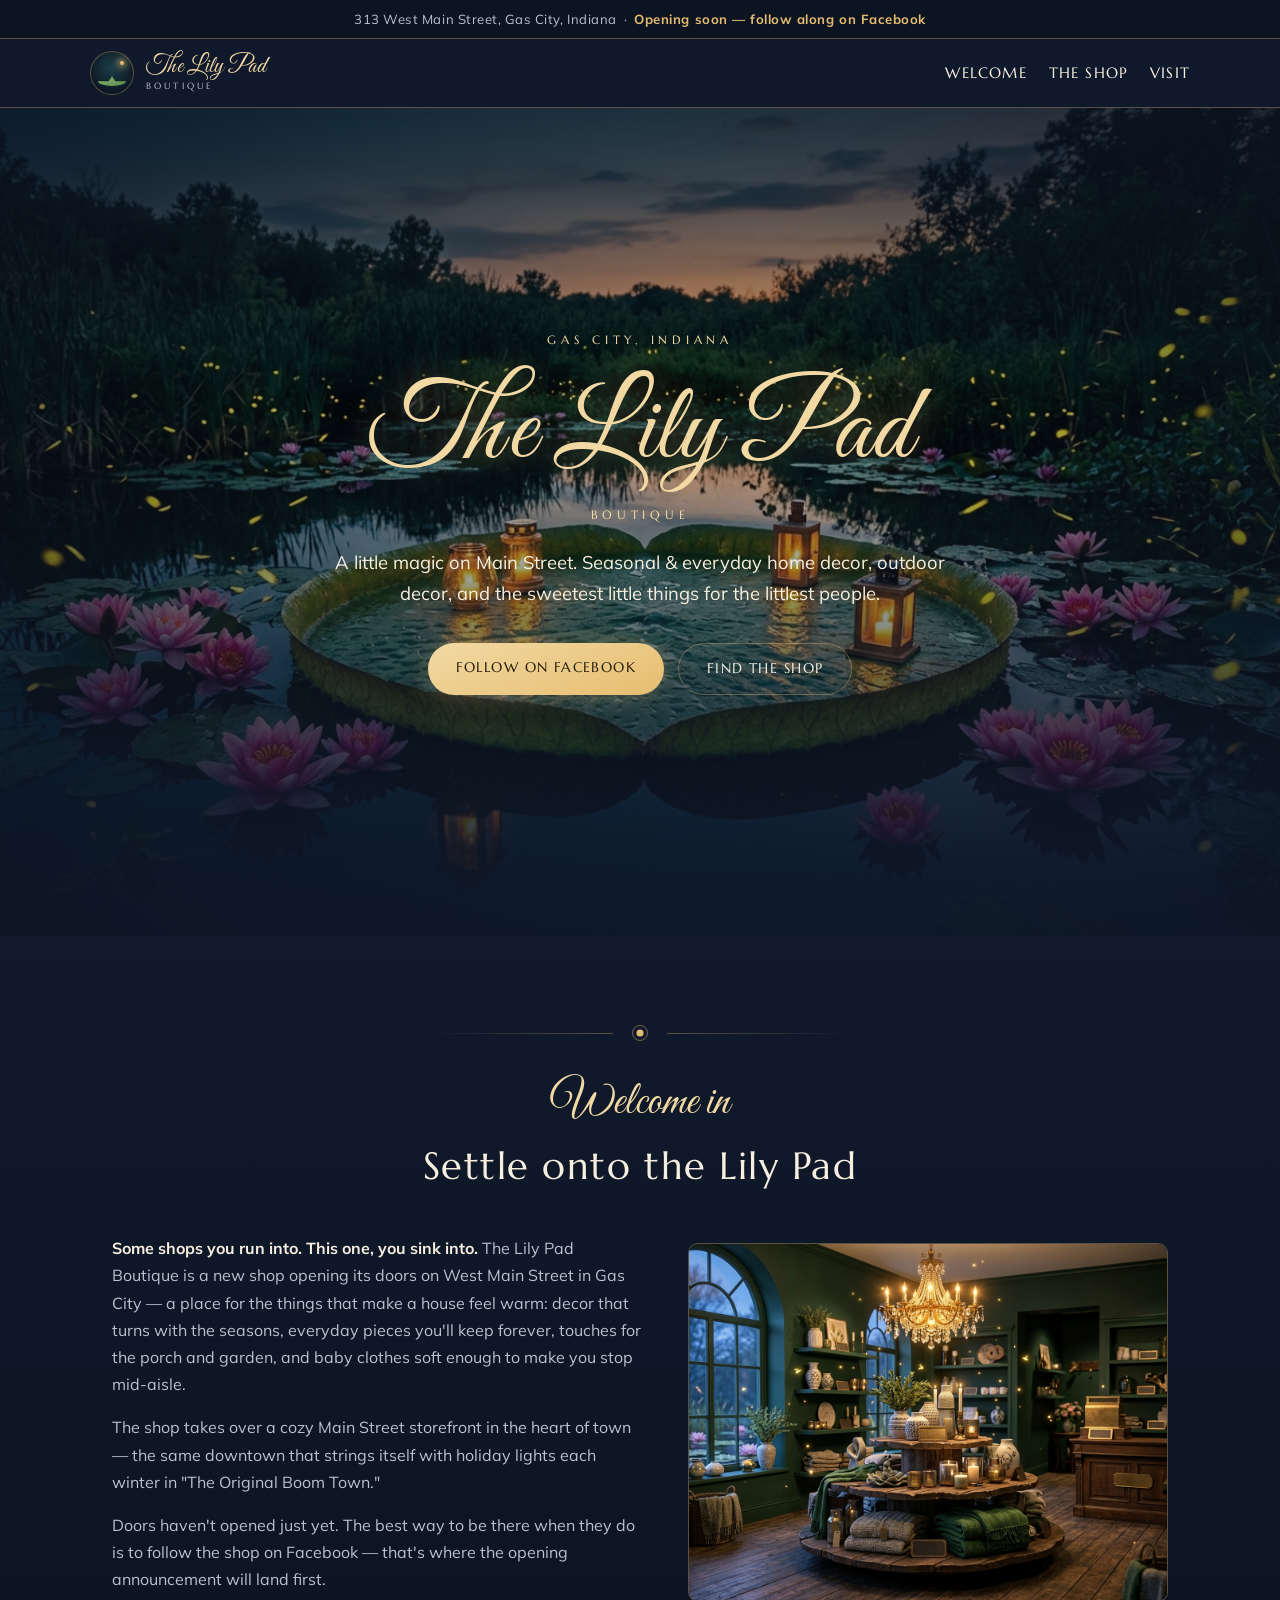
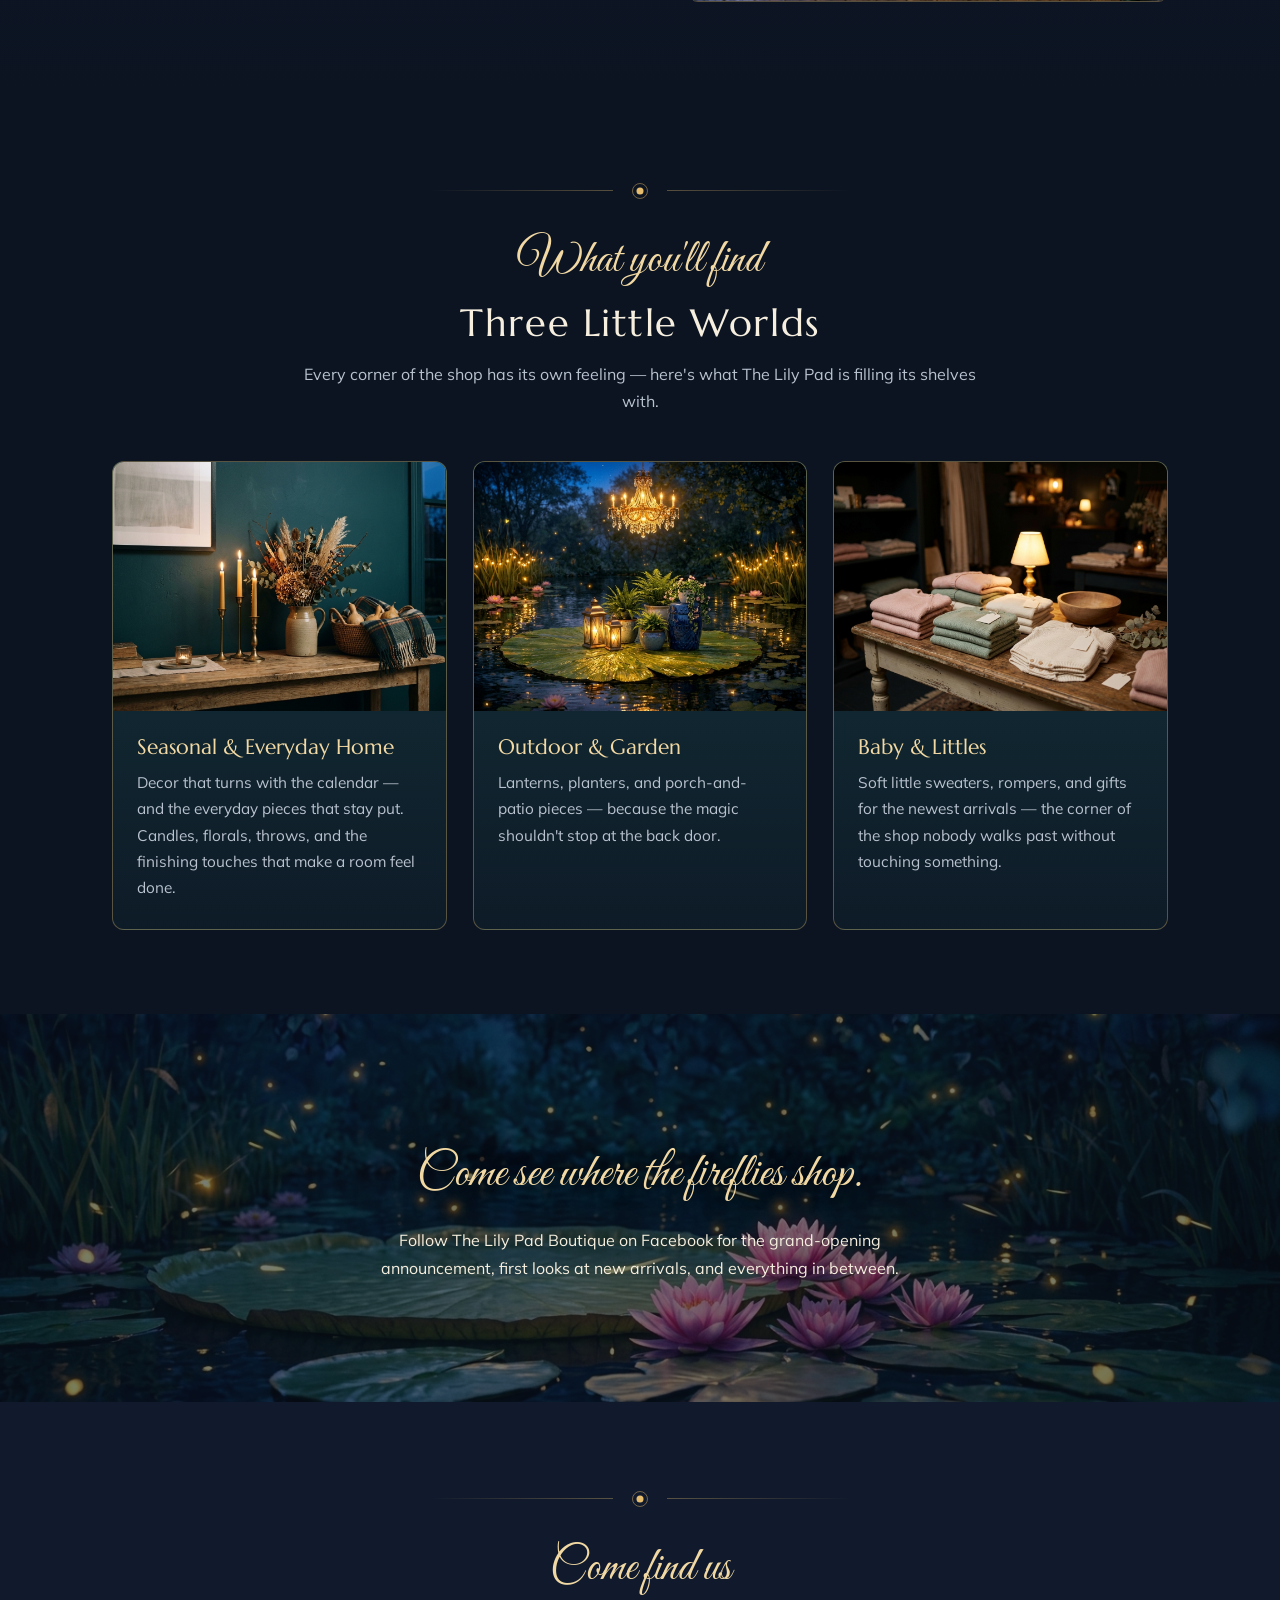
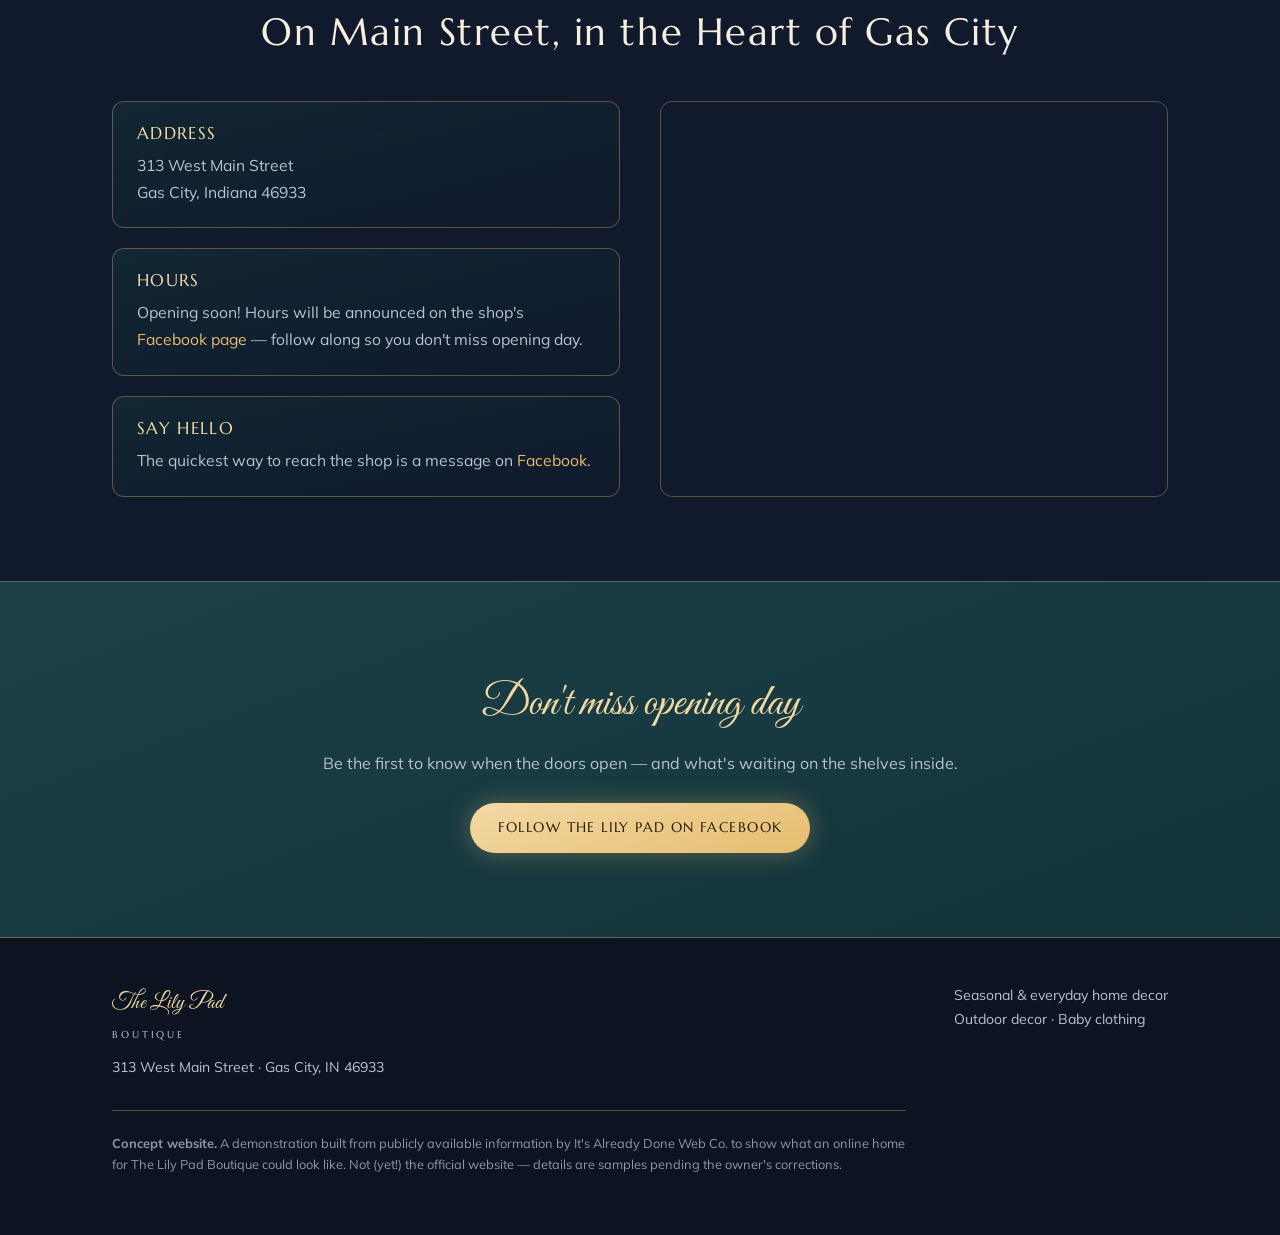
==== index.html @ d4eadba6 "The Lily Pad Boutique — enchanted twilight pond spec build (#22) Concept site for the Gas City bouti" ====
<!DOCTYPE html>
<html lang="en">
<head>
<meta charset="UTF-8">
<meta name="viewport" content="width=device-width, initial-scale=1.0">
<meta name="robots" content="noindex, nofollow">
<title>The Lily Pad Boutique — Gas City, Indiana</title>
<meta name="description" content="Seasonal and everyday home decor, outdoor decor, and baby clothing on Main Street in Gas City, Indiana.">
<link rel="preconnect" href="https://fonts.googleapis.com">
<link rel="preconnect" href="https://fonts.gstatic.com" crossorigin>
<link href="https://fonts.googleapis.com/css2?family=Great+Vibes&family=Marcellus&family=Mulish:wght@400;600;700&display=swap" rel="stylesheet">
<link rel="stylesheet" href="css/style.css">
</head>
<body>

<div class="topbar">
  313 West Main Street, Gas City, Indiana &nbsp;·&nbsp; <strong>Opening soon — follow along on Facebook</strong>
</div>

<header class="site">
  <div class="wrap site-inner">
    <a class="brand" href="#top">
      <span class="brand-mark" aria-hidden="true"><span class="spark"></span><span class="pad"></span></span>
      <span class="brand-name">
        <span class="script">The Lily Pad</span>
        <small>Boutique</small>
      </span>
    </a>
    <nav class="main" aria-label="Main">
      <a href="#story">Welcome</a>
      <a href="#collections">The Shop</a>
      <a href="#visit">Visit</a>
    </nav>
  </div>
</header>

<main id="top">

  <div class="hero">
    <div class="bg" role="img" aria-label="A chandelier glowing over a lily pond at dusk"></div>
    <div class="scrim"></div>
    <div class="fireflies" aria-hidden="true"><i></i><i></i><i></i><i></i><i></i><i></i><i></i></div>
    <div class="hero-inner">
      <p class="kicker">Gas City, Indiana</p>
      <h1><span class="script">The Lily Pad</span></h1>
      <p class="kicker" style="margin-top:6px">Boutique</p>
      <p class="sub">A little magic on Main Street. Seasonal &amp; everyday home decor, outdoor decor, and the sweetest little things for the littlest people.</p>
      <div class="cta-row">
        <a class="btn btn-gold" href="https://www.facebook.com/search/top?q=The%20Lily%20Pad%20Boutique%20Gas%20City" target="_blank" rel="noopener">Follow on Facebook</a>
        <a class="btn btn-ghost" href="#visit">Find the Shop</a>
      </div>
    </div>
  </div>

  <section class="story" id="story">
    <div class="wrap">
      <div class="section-head">
        <div class="flourish" aria-hidden="true">
          <svg width="26" height="26" viewBox="0 0 26 26" fill="none"><circle cx="13" cy="13" r="3.5" fill="#e6bd6f"/><circle cx="13" cy="13" r="7.5" stroke="#e6bd6f" stroke-opacity=".45"/></svg>
        </div>
        <span class="script">Welcome in</span>
        <h2>Settle onto the Lily Pad</h2>
      </div>
      <div class="story-grid">
        <div class="text">
          <p><strong>Some shops you run into. This one, you sink into.</strong> The Lily Pad Boutique is a new shop opening its doors on West Main Street in Gas City — a place for the things that make a house feel warm: decor that turns with the seasons, everyday pieces you'll keep forever, touches for the porch and garden, and baby clothes soft enough to make you stop mid-aisle.</p>
          <p>The shop takes over a cozy Main Street storefront in the heart of town — the same downtown that strings itself with holiday lights each winter in "The Original Boom Town."</p>
          <p>Doors haven't opened just yet. The best way to be there when they do is to follow the shop on Facebook — that's where the opening announcement will land first.</p>
        </div>
        <div class="framed">
          <img src="assets/shop-interior.png" alt="A cozy boutique interior with deep green walls, a chandelier, and shelves of home decor" width="1200" height="896">
        </div>
      </div>
    </div>
  </section>

  <section class="collections" id="collections">
    <div class="wrap">
      <div class="section-head">
        <div class="flourish" aria-hidden="true">
          <svg width="26" height="26" viewBox="0 0 26 26" fill="none"><circle cx="13" cy="13" r="3.5" fill="#e6bd6f"/><circle cx="13" cy="13" r="7.5" stroke="#e6bd6f" stroke-opacity=".45"/></svg>
        </div>
        <span class="script">What you'll find</span>
        <h2>Three Little Worlds</h2>
        <p class="lede">Every corner of the shop has its own feeling — here's what The Lily Pad is filling its shelves with.</p>
      </div>
      <div class="cards">
        <article class="card">
          <img src="assets/seasonal-vignette.png" alt="A console table styled with candlesticks, dried florals, and a plaid throw" width="1200" height="896" loading="lazy">
          <div class="pad-body">
            <h3>Seasonal &amp; Everyday Home</h3>
            <p>Decor that turns with the calendar — and the everyday pieces that stay put. Candles, florals, throws, and the finishing touches that make a room feel done.</p>
          </div>
        </article>
        <article class="card">
          <img src="assets/outdoor-decor.png" alt="Lanterns, potted ferns, and garden decor glowing at dusk" width="1200" height="896" loading="lazy">
          <div class="pad-body">
            <h3>Outdoor &amp; Garden</h3>
            <p>Lanterns, planters, and porch-and-patio pieces — because the magic shouldn't stop at the back door.</p>
          </div>
        </article>
        <article class="card">
          <img src="assets/baby-corner.png" alt="Soft baby clothing in blush, sage, and cream folded on a wooden table" width="1200" height="896" loading="lazy">
          <div class="pad-body">
            <h3>Baby &amp; Littles</h3>
            <p>Soft little sweaters, rompers, and gifts for the newest arrivals — the corner of the shop nobody walks past without touching something.</p>
          </div>
        </article>
      </div>
    </div>
  </section>

  <div class="band" role="img" aria-label="Pink water lilies on a dark pond with fireflies">
    <span class="script">Come see where the fireflies shop.</span>
    <p>Follow The Lily Pad Boutique on Facebook for the grand-opening announcement, first looks at new arrivals, and everything in between.</p>
  </div>

  <section id="visit">
    <div class="wrap">
      <div class="section-head">
        <div class="flourish" aria-hidden="true">
          <svg width="26" height="26" viewBox="0 0 26 26" fill="none"><circle cx="13" cy="13" r="3.5" fill="#e6bd6f"/><circle cx="13" cy="13" r="7.5" stroke="#e6bd6f" stroke-opacity=".45"/></svg>
        </div>
        <span class="script">Come find us</span>
        <h2>On Main Street, in the Heart of Gas City</h2>
      </div>
      <div class="visit-grid">
        <div class="visit-info">
          <div class="info-tile">
            <h3>Address</h3>
            <p>313 West Main Street<br>Gas City, Indiana 46933</p>
          </div>
          <div class="info-tile">
            <h3>Hours</h3>
            <p>Opening soon! Hours will be announced on the shop's <a href="https://www.facebook.com/search/top?q=The%20Lily%20Pad%20Boutique%20Gas%20City" target="_blank" rel="noopener">Facebook page</a> — follow along so you don't miss opening day.</p>
          </div>
          <div class="info-tile">
            <h3>Say Hello</h3>
            <p>The quickest way to reach the shop is a message on <a href="https://www.facebook.com/search/top?q=The%20Lily%20Pad%20Boutique%20Gas%20City" target="_blank" rel="noopener">Facebook</a>.</p>
          </div>
        </div>
        <div class="mapbox">
          <iframe title="Map to The Lily Pad Boutique, 313 W Main St, Gas City, IN" src="https://www.google.com/maps?q=313+W+Main+St,+Gas+City,+IN+46933&output=embed" loading="lazy" referrerpolicy="no-referrer-when-downgrade"></iframe>
        </div>
      </div>
    </div>
  </section>

  <section class="cta-banner">
    <div class="wrap">
      <span class="script">Don't miss opening day</span>
      <p>Be the first to know when the doors open — and what's waiting on the shelves inside.</p>
      <a class="btn btn-gold" href="https://www.facebook.com/search/top?q=The%20Lily%20Pad%20Boutique%20Gas%20City" target="_blank" rel="noopener">Follow The Lily Pad on Facebook</a>
    </div>
  </section>

</main>

<footer>
  <div class="wrap">
    <div class="foot-grid">
      <div>
        <span class="script">The Lily Pad</span><br>
        <small style="font-family:'Marcellus',serif;letter-spacing:.3em;text-transform:uppercase;font-size:.6rem">Boutique</small>
        <p style="margin-top:10px">313 West Main Street · Gas City, IN 46933</p>
      </div>
      <div>
        <p>Seasonal &amp; everyday home decor<br>Outdoor decor · Baby clothing</p>
      </div>
    </div>
    <p class="disclaimer"><strong>Concept website.</strong> A demonstration built from publicly available information by It's Already Done Web Co. to show what an online home for The Lily Pad Boutique could look like. Not (yet!) the official website — details are samples pending the owner's corrections.</p>
  </div>
</footer>

<script data-goatcounter="https://flylow3d.goatcounter.com/count" async src="//gc.zgo.at/count.js"></script>
</body>
</html>
---- css/style.css ----
/* The Lily Pad Boutique — enchanted twilight pond
   Palette: midnight indigo / pond teal / chandelier gold / lily blush / leaf green
   Type: Great Vibes (script) + Marcellus (headings) + Mulish (body) — loaded via <link> */

:root {
  --night: #101a2c;
  --night-2: #0c1422;
  --pond: #14333a;
  --pond-2: #1b4048;
  --gold: #e6bd6f;
  --gold-soft: #f2d9a4;
  --blush: #efaec9;
  --leaf: #8db878;
  --cream: #f6efdf;
  --ink-on-gold: #241b09;
  --muted: #b9c2cf;
  --hairline: rgba(230, 189, 111, .35);
}

* { margin: 0; padding: 0; box-sizing: border-box; }
html { scroll-behavior: smooth; }
body {
  font-family: 'Mulish', system-ui, sans-serif;
  background: var(--night);
  color: var(--cream);
  line-height: 1.7;
  overflow-x: hidden;
}
img { max-width: 100%; height: auto; display: block; }
a { color: var(--gold); }

h1, h2, h3 { font-family: 'Marcellus', serif; font-weight: 400; line-height: 1.2; }
.script { font-family: 'Great Vibes', cursive; font-weight: 400; color: var(--gold-soft); }

.wrap { max-width: 1100px; margin: 0 auto; padding: 0 22px; }

/* ---- topbar ---- */
.topbar {
  background: var(--night-2);
  border-bottom: 1px solid var(--hairline);
  font-size: .82rem;
  letter-spacing: .04em;
  color: var(--muted);
  text-align: center;
  padding: 8px 14px;
}
.topbar strong { color: var(--gold); font-weight: 700; }

/* ---- header ---- */
header.site {
  position: sticky; top: 0; z-index: 50;
  background: rgba(16, 26, 44, .92);
  backdrop-filter: blur(8px);
  border-bottom: 1px solid var(--hairline);
}
.site-inner { display: flex; align-items: center; justify-content: space-between; gap: 16px; padding: 12px 0; }
.brand { display: flex; align-items: center; gap: 12px; text-decoration: none; }
.brand-mark {
  width: 44px; height: 44px; border-radius: 50%;
  background: radial-gradient(circle at 50% 38%, var(--pond-2), var(--night-2) 75%);
  border: 1px solid var(--hairline);
  display: grid; place-items: center;
  position: relative; flex: none;
}
.brand-mark .pad {
  width: 28px; height: 10px; border-radius: 50%;
  background: linear-gradient(160deg, var(--leaf), #5c8a4b);
  clip-path: polygon(0 50%, 38% 50%, 50% 0, 62% 50%, 100% 50%, 100% 100%, 0 100%);
  margin-top: 16px;
}
.brand-mark .spark {
  position: absolute; top: 9px; right: 9px;
  width: 4px; height: 4px; border-radius: 50%;
  background: var(--gold);
  box-shadow: 0 0 7px 2px rgba(230, 189, 111, .8);
}
.brand-name { display: flex; flex-direction: column; line-height: 1.05; }
.brand-name .script { font-size: 1.5rem; }
.brand-name small {
  font-family: 'Marcellus', serif; letter-spacing: .34em; font-size: .58rem;
  color: var(--muted); text-transform: uppercase; margin-top: 2px;
}
nav.main { display: flex; gap: 22px; }
nav.main a {
  font-family: 'Marcellus', serif; font-size: .92rem; letter-spacing: .08em;
  color: var(--cream); text-decoration: none; text-transform: uppercase;
}
nav.main a:hover { color: var(--gold); }

/* ---- hero ---- */
.hero {
  position: relative; min-height: 92svh;
  display: flex; align-items: center; justify-content: center; text-align: center;
  isolation: isolate; overflow: hidden;
}
.hero .bg {
  position: absolute; inset: 0; z-index: -2;
  background: url('../assets/hero-pond.png') center 40% / cover no-repeat var(--night-2);
}
.hero .scrim {
  position: absolute; inset: 0; z-index: -1;
  background:
    radial-gradient(ellipse at 50% 55%, rgba(12, 20, 34, 0) 30%, rgba(12, 20, 34, .72) 100%),
    linear-gradient(to bottom, rgba(12, 20, 34, .55), rgba(12, 20, 34, .15) 35%, rgba(16, 26, 44, .92) 96%);
}
.hero-inner { padding: 90px 22px 110px; max-width: 820px; }
.hero .kicker {
  font-family: 'Marcellus', serif; letter-spacing: .38em; text-transform: uppercase;
  font-size: .78rem; color: var(--gold-soft); margin-bottom: 18px;
}
.hero h1 { font-size: clamp(3.2rem, 9vw, 6rem); }
.hero h1 .script { display: block; font-size: 1.12em; text-shadow: 0 0 34px rgba(230, 189, 111, .45); }
.hero .sub {
  margin: 22px auto 0; max-width: 34em; color: var(--cream);
  font-size: clamp(1rem, 2.4vw, 1.15rem);
}
.hero .cta-row { margin-top: 34px; display: flex; gap: 14px; justify-content: center; flex-wrap: wrap; }

.btn {
  display: inline-block; text-decoration: none;
  font-family: 'Marcellus', serif; letter-spacing: .1em; text-transform: uppercase;
  font-size: .88rem; padding: 13px 28px; border-radius: 999px;
}
.btn-gold { background: linear-gradient(160deg, var(--gold-soft), var(--gold)); color: var(--ink-on-gold); box-shadow: 0 0 24px rgba(230, 189, 111, .35); }
.btn-gold:hover { filter: brightness(1.06); }
.btn-ghost { border: 1px solid var(--hairline); color: var(--cream); }
.btn-ghost:hover { border-color: var(--gold); color: var(--gold); }

/* fireflies */
.fireflies { position: absolute; inset: 0; z-index: 0; pointer-events: none; }
.fireflies i {
  position: absolute; width: 5px; height: 5px; border-radius: 50%;
  background: #ffe9a8; opacity: 0;
  box-shadow: 0 0 10px 3px rgba(255, 233, 168, .65);
  animation: drift 9s ease-in-out infinite;
}
.fireflies i:nth-child(1) { left: 12%; top: 34%; animation-delay: 0s; }
.fireflies i:nth-child(2) { left: 26%; top: 62%; animation-delay: 1.6s; }
.fireflies i:nth-child(3) { left: 44%; top: 24%; animation-delay: 3.1s; }
.fireflies i:nth-child(4) { left: 63%; top: 58%; animation-delay: 2.2s; }
.fireflies i:nth-child(5) { left: 78%; top: 30%; animation-delay: 4.4s; }
.fireflies i:nth-child(6) { left: 88%; top: 66%; animation-delay: 5.6s; }
.fireflies i:nth-child(7) { left: 8%; top: 76%; animation-delay: 6.8s; }
@keyframes drift {
  0%, 100% { opacity: 0; transform: translate(0, 0); }
  20% { opacity: .9; }
  50% { opacity: .35; transform: translate(14px, -22px); }
  80% { opacity: .8; }
}
@media (prefers-reduced-motion: reduce) {
  .fireflies i { animation: none; opacity: .5; }
  html { scroll-behavior: auto; }
}

/* ---- gold flourish divider ---- */
.flourish {
  display: flex; align-items: center; gap: 14px; justify-content: center;
  margin: 0 auto 18px; max-width: 420px; color: var(--gold);
}
.flourish::before, .flourish::after {
  content: ""; height: 1px; flex: 1;
  background: linear-gradient(to right, transparent, var(--hairline));
}
.flourish::after { background: linear-gradient(to left, transparent, var(--hairline)); }
.flourish svg { flex: none; }

/* ---- sections ---- */
section { padding: 84px 0; }
.section-head { text-align: center; margin-bottom: 46px; }
.section-head .script { font-size: clamp(2rem, 5vw, 2.9rem); display: block; }
.section-head h2 { font-size: clamp(1.7rem, 4vw, 2.4rem); letter-spacing: .04em; }
.section-head p.lede { max-width: 44em; margin: 14px auto 0; color: var(--muted); }

/* story */
.story { background: linear-gradient(to bottom, var(--night), var(--night-2)); }
.story-grid { display: grid; grid-template-columns: 1.05fr .95fr; gap: 46px; align-items: center; }
.story-grid .text p { margin-bottom: 1em; color: var(--muted); }
.story-grid .text p strong { color: var(--cream); }
.framed { position: relative; }
.framed img { border-radius: 10px; border: 1px solid var(--hairline); }
.framed::after {
  content: ""; position: absolute; inset: 12px -12px -12px 12px; z-index: -1;
  border: 1px solid var(--hairline); border-radius: 10px;
}

/* collections */
.collections { background: var(--night-2); }
.cards { display: grid; grid-template-columns: repeat(3, 1fr); gap: 26px; }
.card {
  background: linear-gradient(to bottom, var(--pond), var(--night-2) 130%);
  border: 1px solid var(--hairline); border-radius: 12px; overflow: hidden;
  display: flex; flex-direction: column;
}
.card img { aspect-ratio: 4 / 3; object-fit: cover; }
.card .pad-body { padding: 24px 24px 28px; }
.card h3 { color: var(--gold-soft); font-size: 1.3rem; margin-bottom: 10px; }
.card p { color: var(--muted); font-size: .96rem; }

/* full-bleed quote band */
.band {
  position: relative; padding: 120px 22px; text-align: center; isolation: isolate;
  background: url('../assets/lily-closeup.png') center / cover no-repeat var(--night-2);
}
.band::before { content: ""; position: absolute; inset: 0; z-index: -1; background: rgba(12, 20, 34, .55); }
.band .script { font-size: clamp(1.9rem, 5vw, 3rem); text-shadow: 0 2px 24px rgba(0, 0, 0, .6); }
.band p { color: var(--cream); max-width: 36em; margin: 12px auto 0; }

/* visit */
.visit-grid { display: grid; grid-template-columns: 1fr 1fr; gap: 40px; align-items: stretch; }
.visit-info { display: flex; flex-direction: column; gap: 20px; justify-content: center; }
.info-tile {
  border: 1px solid var(--hairline); border-radius: 12px; padding: 22px 24px;
  background: linear-gradient(to bottom right, rgba(20, 51, 58, .5), rgba(16, 26, 44, .3));
}
.info-tile h3 { color: var(--gold-soft); font-size: 1.05rem; letter-spacing: .08em; text-transform: uppercase; margin-bottom: 8px; }
.info-tile p { color: var(--muted); font-size: .98rem; }
.info-tile a { text-decoration: none; }
.info-tile a:hover { text-decoration: underline; }
.mapbox { border: 1px solid var(--hairline); border-radius: 12px; overflow: hidden; min-height: 380px; }
.mapbox iframe { width: 100%; height: 100%; min-height: 380px; border: 0; display: block; filter: saturate(.85); }

/* CTA banner */
.cta-banner {
  background: linear-gradient(160deg, var(--pond-2), var(--pond));
  border-top: 1px solid var(--hairline); border-bottom: 1px solid var(--hairline);
  text-align: center;
}
.cta-banner .script { font-size: clamp(2rem, 5vw, 2.8rem); display: block; margin-bottom: 8px; }
.cta-banner p { color: var(--muted); max-width: 40em; margin: 0 auto 26px; }

/* footer */
footer { background: var(--night-2); padding: 46px 0 60px; font-size: .88rem; color: var(--muted); }
.foot-grid { display: flex; flex-wrap: wrap; gap: 28px; justify-content: space-between; margin-bottom: 30px; }
.foot-grid .script { font-size: 1.4rem; }
footer .disclaimer {
  border-top: 1px solid var(--hairline); padding-top: 22px;
  font-size: .8rem; line-height: 1.65; color: #8d97a6; max-width: 62em;
}

/* ---- responsive ---- */
@media (max-width: 900px) {
  .cards { grid-template-columns: 1fr; }
  .story-grid, .visit-grid { grid-template-columns: 1fr; }
  .framed::after { display: none; }
  nav.main { display: none; }
  section { padding: 64px 0; }
}
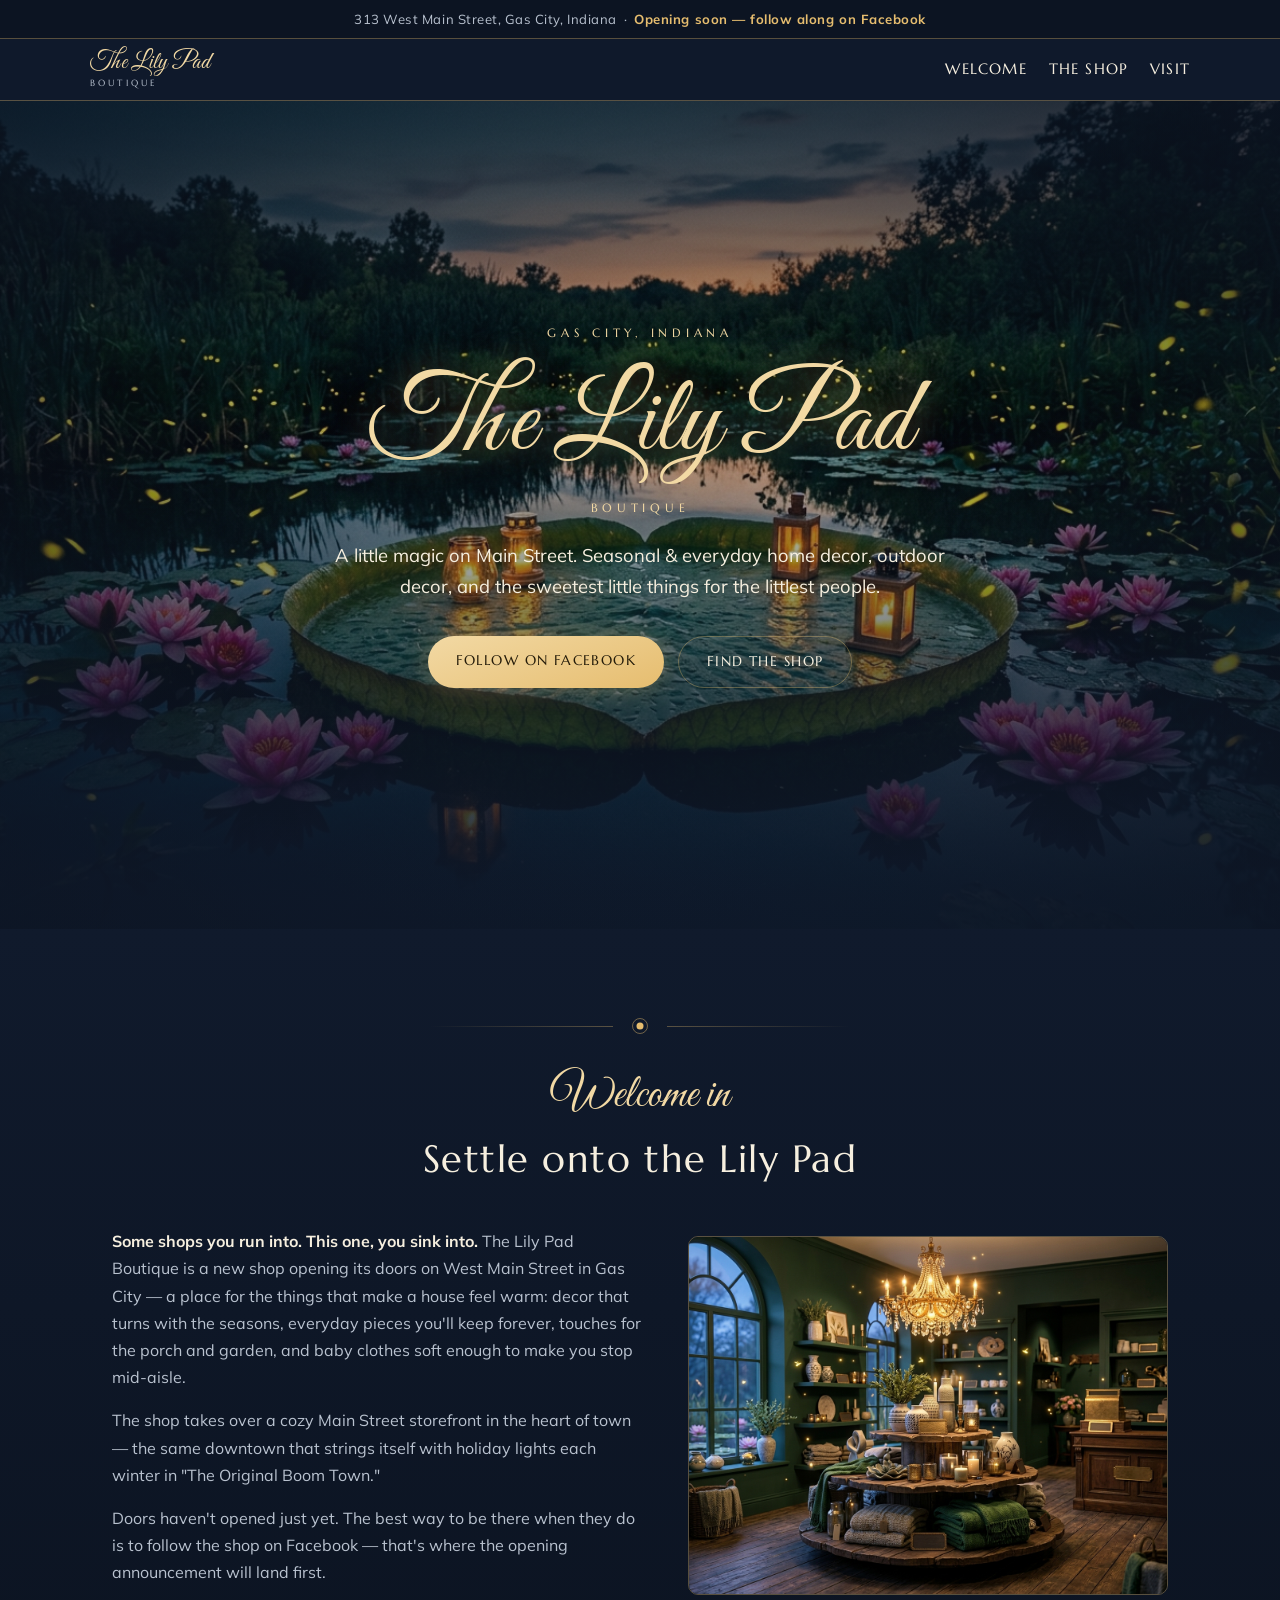
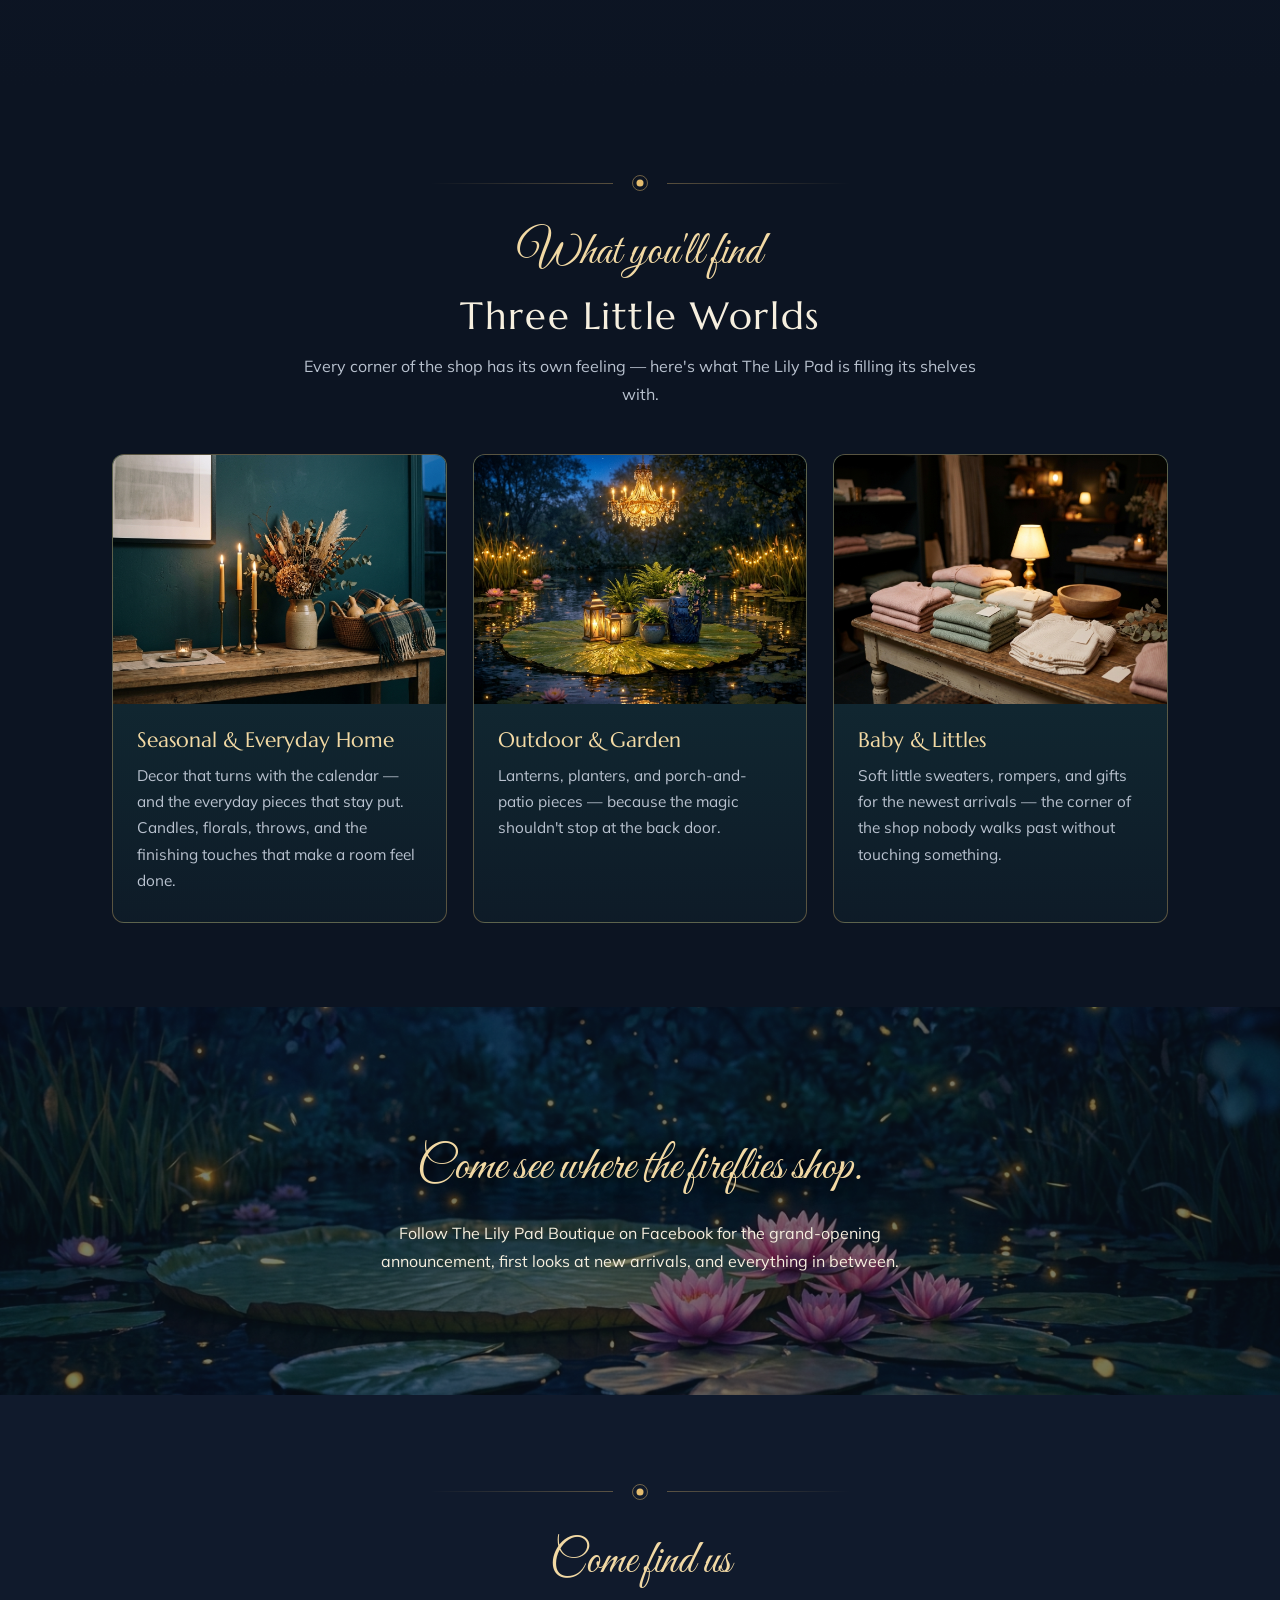
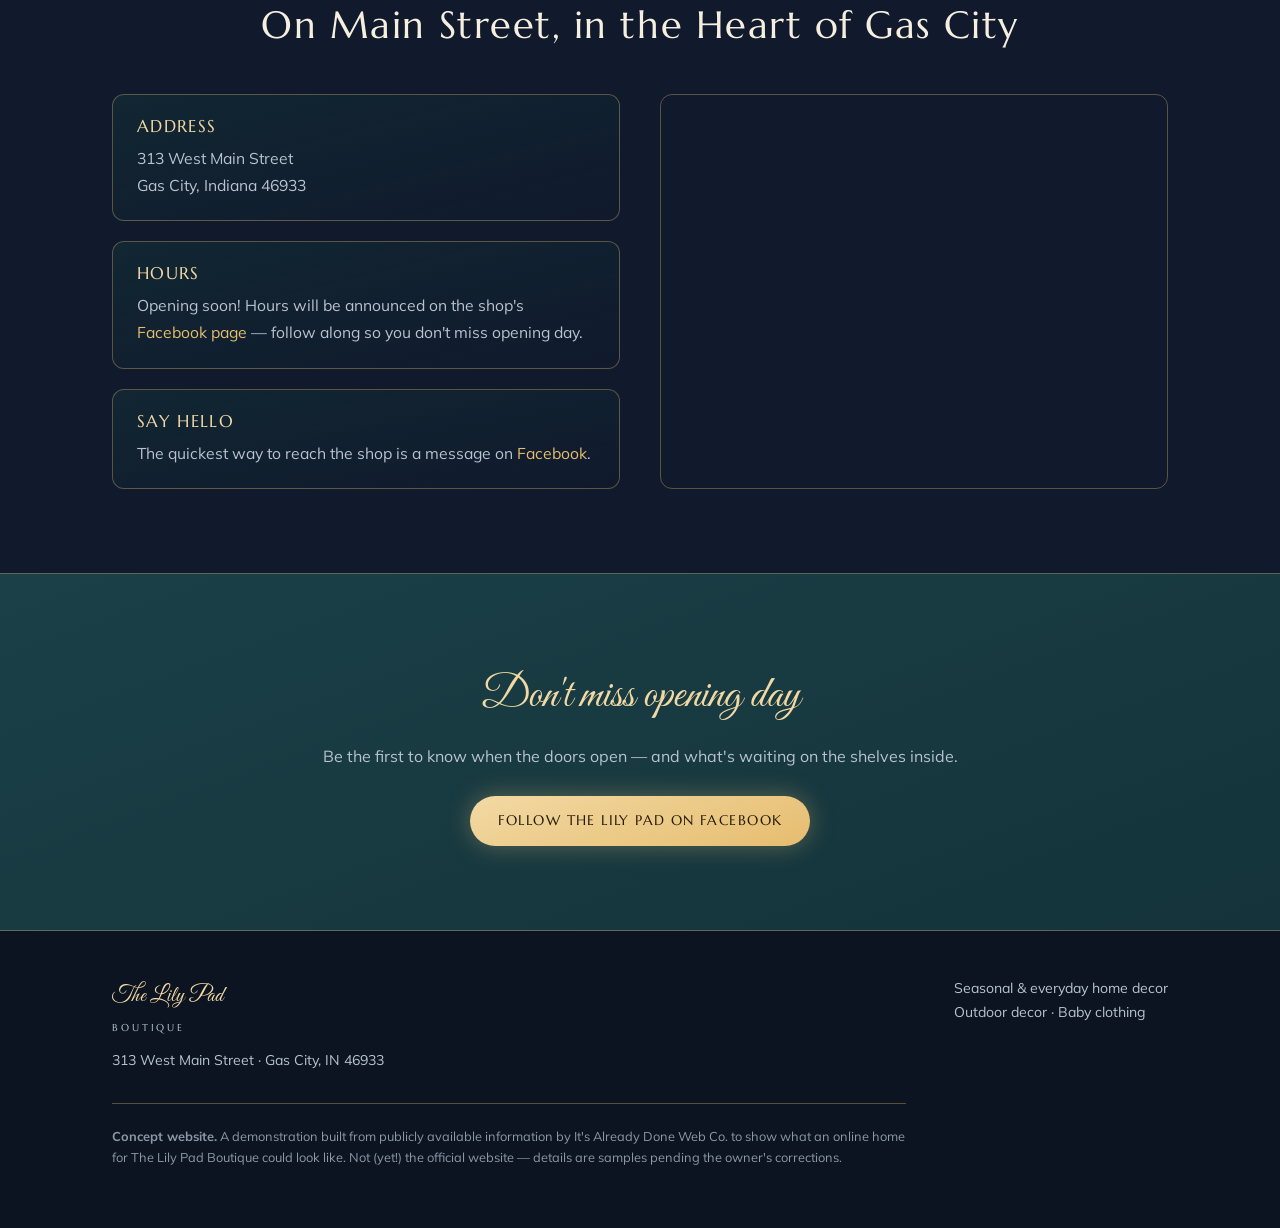
==== commit 995c60a5: "Header: remove CSS lily-pad brand mark, keep the wordmark Co-Authored-By: Claude Fable 5 <noreply@an" ====
--- a/index.html
+++ b/index.html
@@ -20,7 +20,6 @@
 <header class="site">
   <div class="wrap site-inner">
     <a class="brand" href="#top">
-      <span class="brand-mark" aria-hidden="true"><span class="spark"></span><span class="pad"></span></span>
       <span class="brand-name">
         <span class="script">The Lily Pad</span>
         <small>Boutique</small>
--- a/css/style.css
+++ b/css/style.css
@@ -55,25 +55,6 @@
 }
 .site-inner { display: flex; align-items: center; justify-content: space-between; gap: 16px; padding: 12px 0; }
 .brand { display: flex; align-items: center; gap: 12px; text-decoration: none; }
-.brand-mark {
-  width: 44px; height: 44px; border-radius: 50%;
-  background: radial-gradient(circle at 50% 38%, var(--pond-2), var(--night-2) 75%);
-  border: 1px solid var(--hairline);
-  display: grid; place-items: center;
-  position: relative; flex: none;
-}
-.brand-mark .pad {
-  width: 28px; height: 10px; border-radius: 50%;
-  background: linear-gradient(160deg, var(--leaf), #5c8a4b);
-  clip-path: polygon(0 50%, 38% 50%, 50% 0, 62% 50%, 100% 50%, 100% 100%, 0 100%);
-  margin-top: 16px;
-}
-.brand-mark .spark {
-  position: absolute; top: 9px; right: 9px;
-  width: 4px; height: 4px; border-radius: 50%;
-  background: var(--gold);
-  box-shadow: 0 0 7px 2px rgba(230, 189, 111, .8);
-}
 .brand-name { display: flex; flex-direction: column; line-height: 1.05; }
 .brand-name .script { font-size: 1.5rem; }
 .brand-name small {
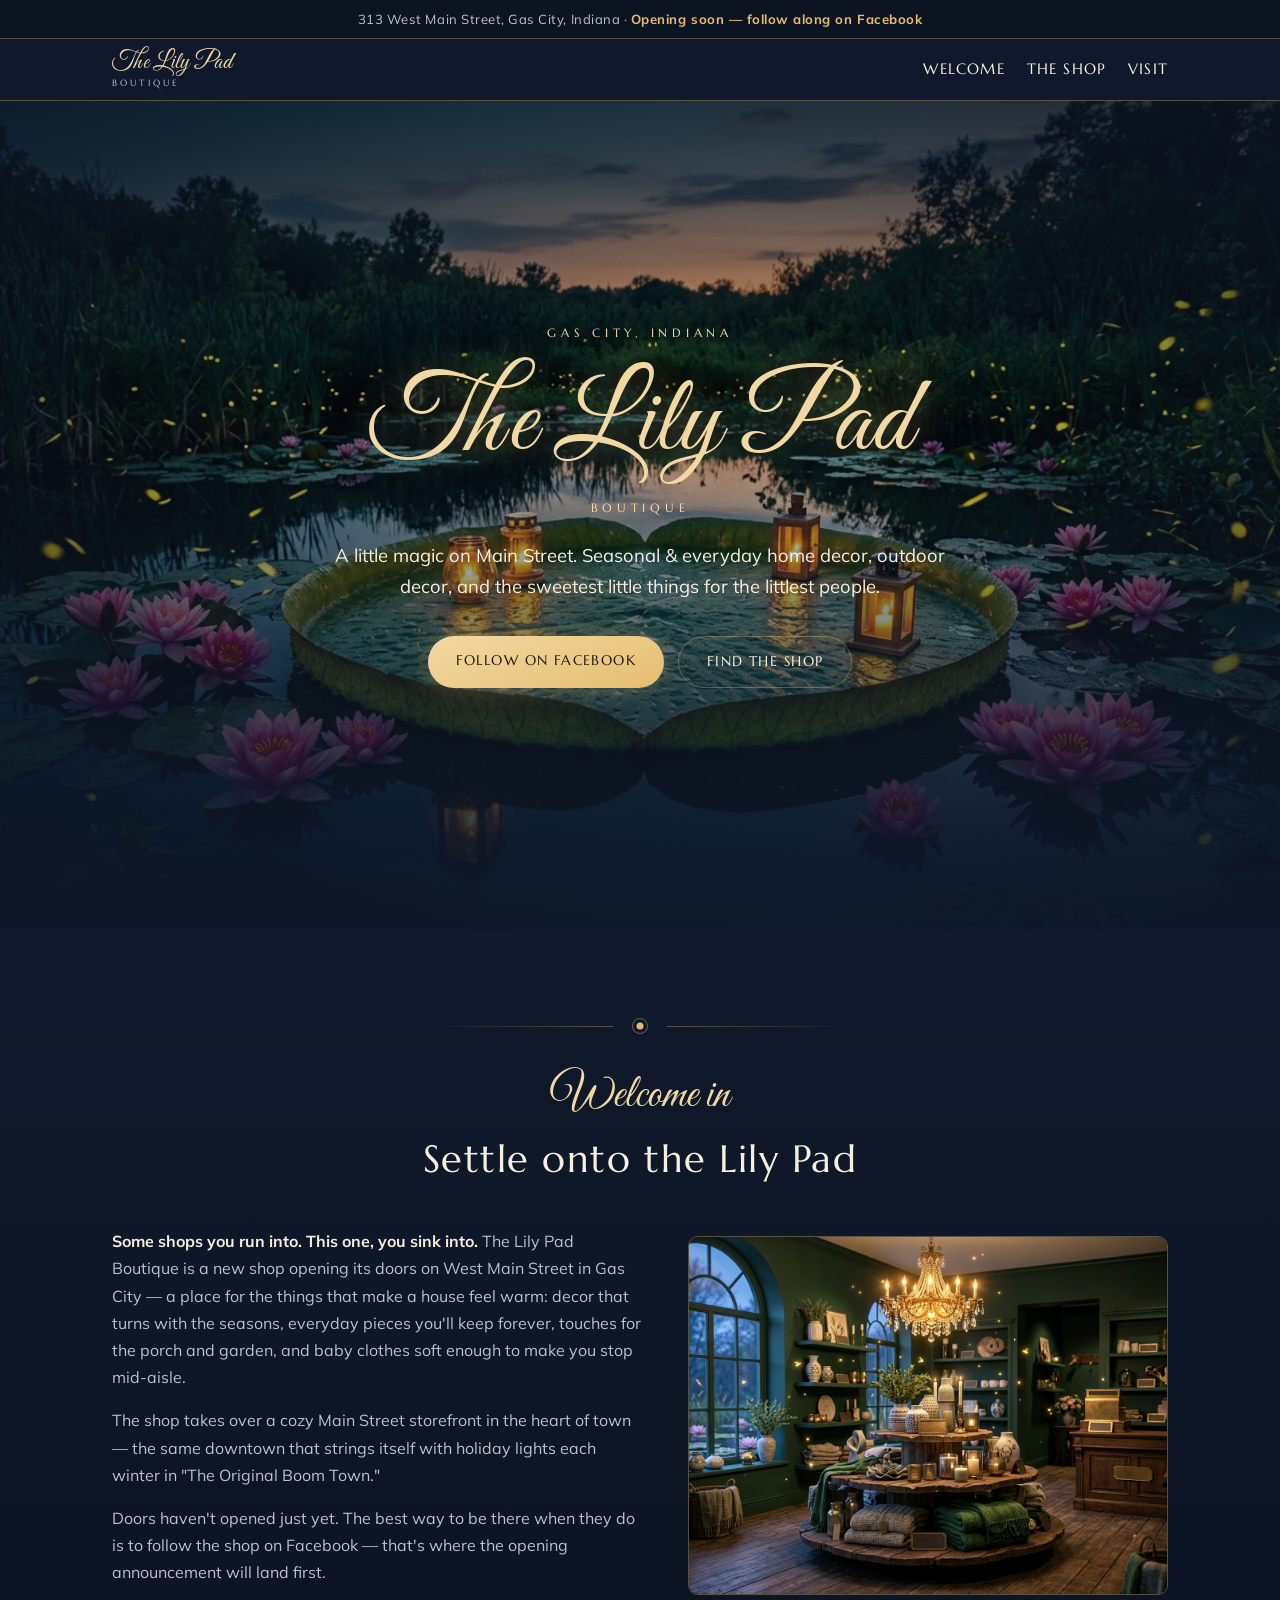
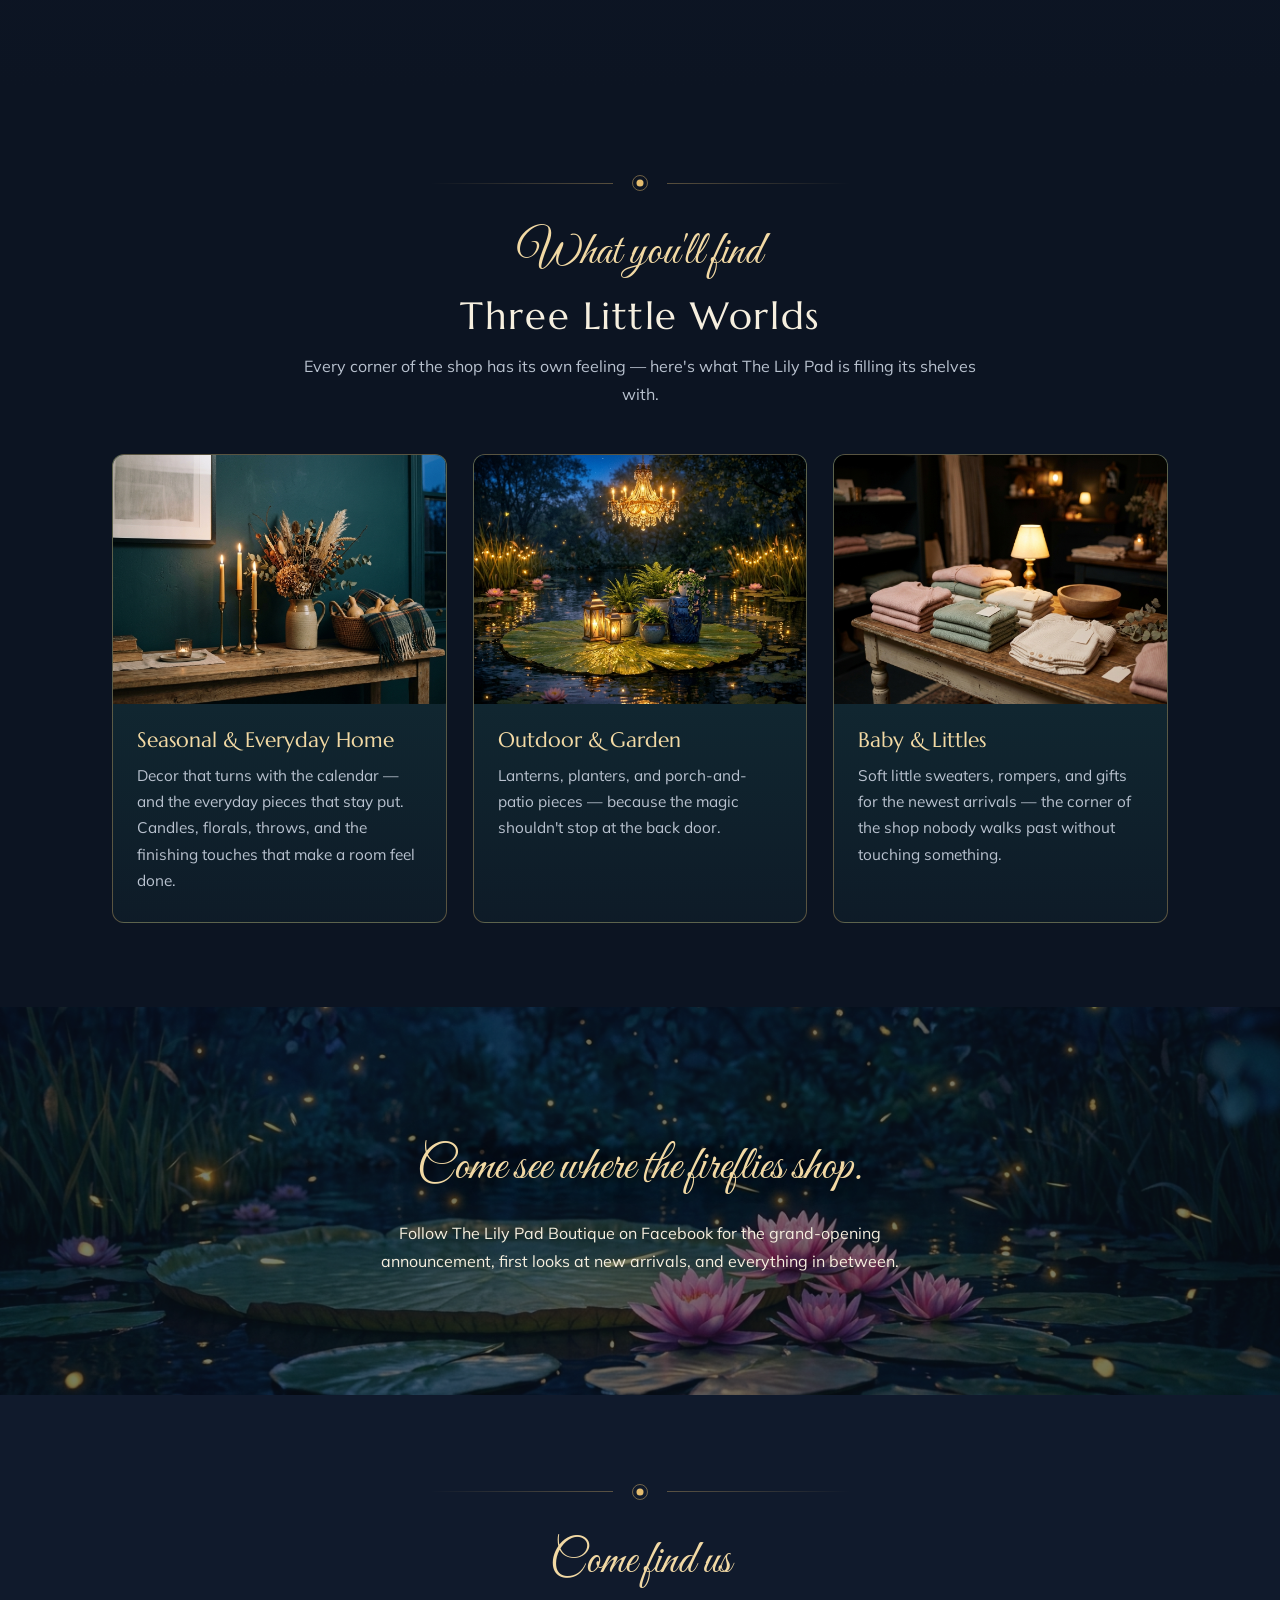
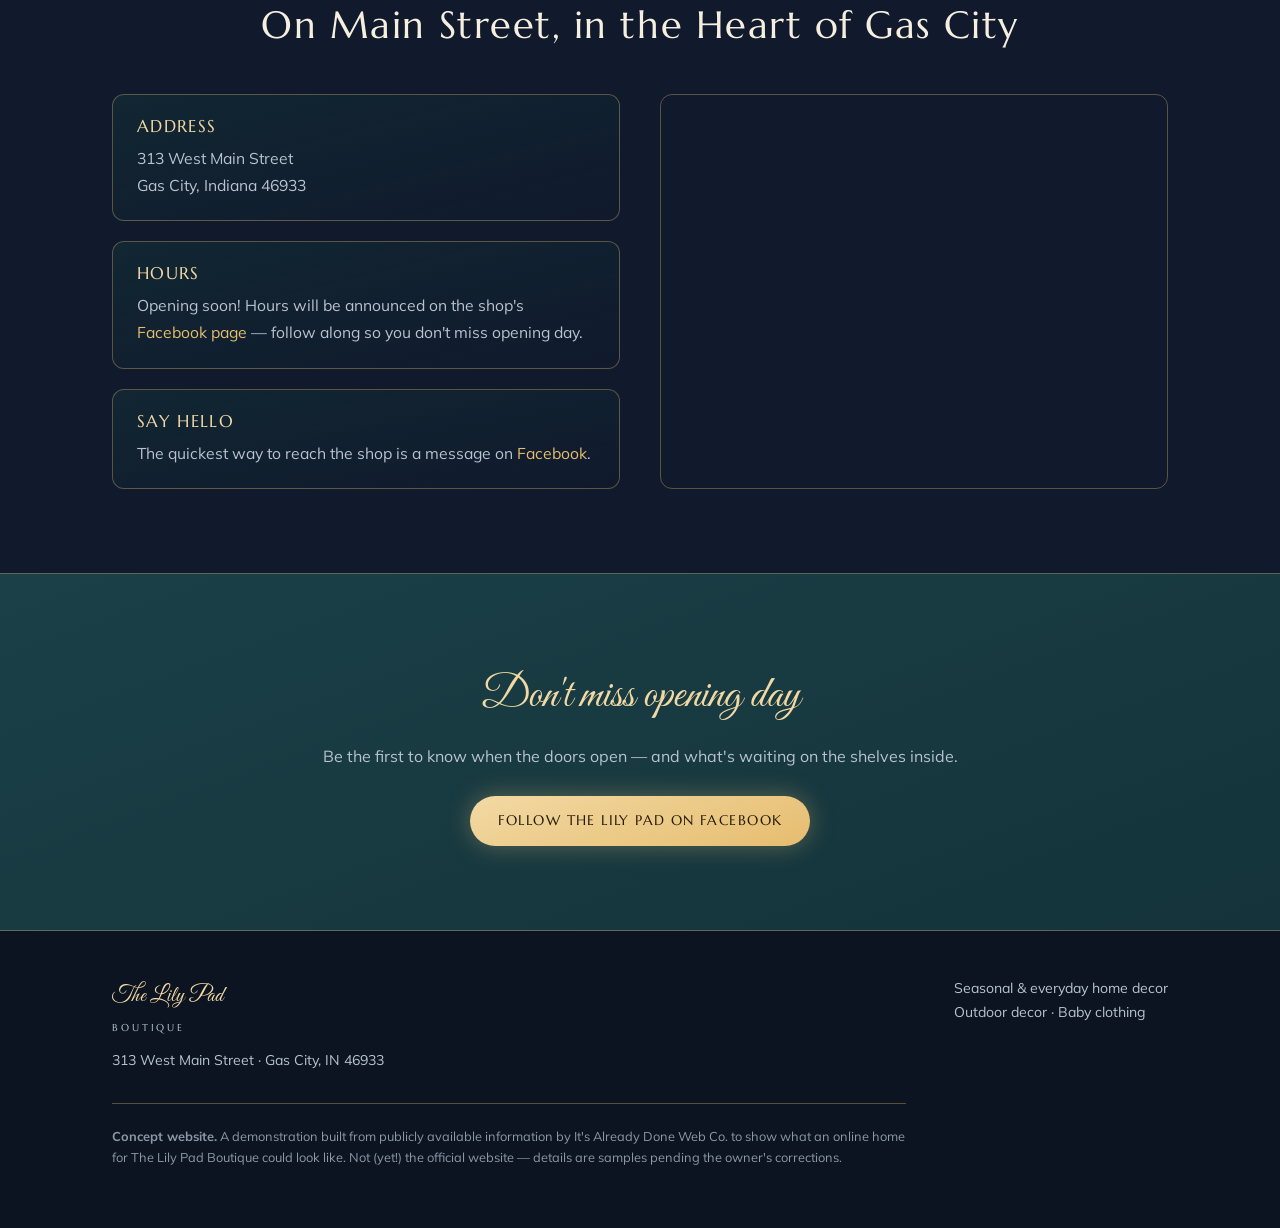
==== commit bcc35989: "Header: restore side padding so the wordmark isn't clipped on phones .site-inner's `padding: 12px 0`" ====
--- a/index.html
+++ b/index.html
@@ -14,7 +14,7 @@
 <body>
 
 <div class="topbar">
-  313 West Main Street, Gas City, Indiana &nbsp;·&nbsp; <strong>Opening soon — follow along on Facebook</strong>
+  <span class="addr">313 West Main Street, Gas City, Indiana</span><span class="dot" aria-hidden="true">&nbsp;·&nbsp;</span><strong>Opening soon — follow along on Facebook</strong>
 </div>
 
 <header class="site">
--- a/css/style.css
+++ b/css/style.css
@@ -45,6 +45,7 @@
   padding: 8px 14px;
 }
 .topbar strong { color: var(--gold); font-weight: 700; }
+.topbar .addr, .topbar strong { display: inline-block; }
 
 /* ---- header ---- */
 header.site {
@@ -53,7 +54,9 @@
   backdrop-filter: blur(8px);
   border-bottom: 1px solid var(--hairline);
 }
-.site-inner { display: flex; align-items: center; justify-content: space-between; gap: 16px; padding: 12px 0; }
+/* keep .wrap's 22px side padding — a `12px 0` shorthand here wipes it out and
+   pushes the wordmark flush against the screen edge on phones */
+.site-inner { display: flex; align-items: center; justify-content: space-between; gap: 16px; padding: 12px 22px; }
 .brand { display: flex; align-items: center; gap: 12px; text-decoration: none; }
 .brand-name { display: flex; flex-direction: column; line-height: 1.05; }
 .brand-name .script { font-size: 1.5rem; }
@@ -225,4 +228,7 @@
   .framed::after { display: none; }
   nav.main { display: none; }
   section { padding: 64px 0; }
-}
+  /* stack the topbar into two clean lines instead of orphaning a word */
+  .topbar .addr, .topbar strong { display: block; }
+  .topbar .dot { display: none; }
+}
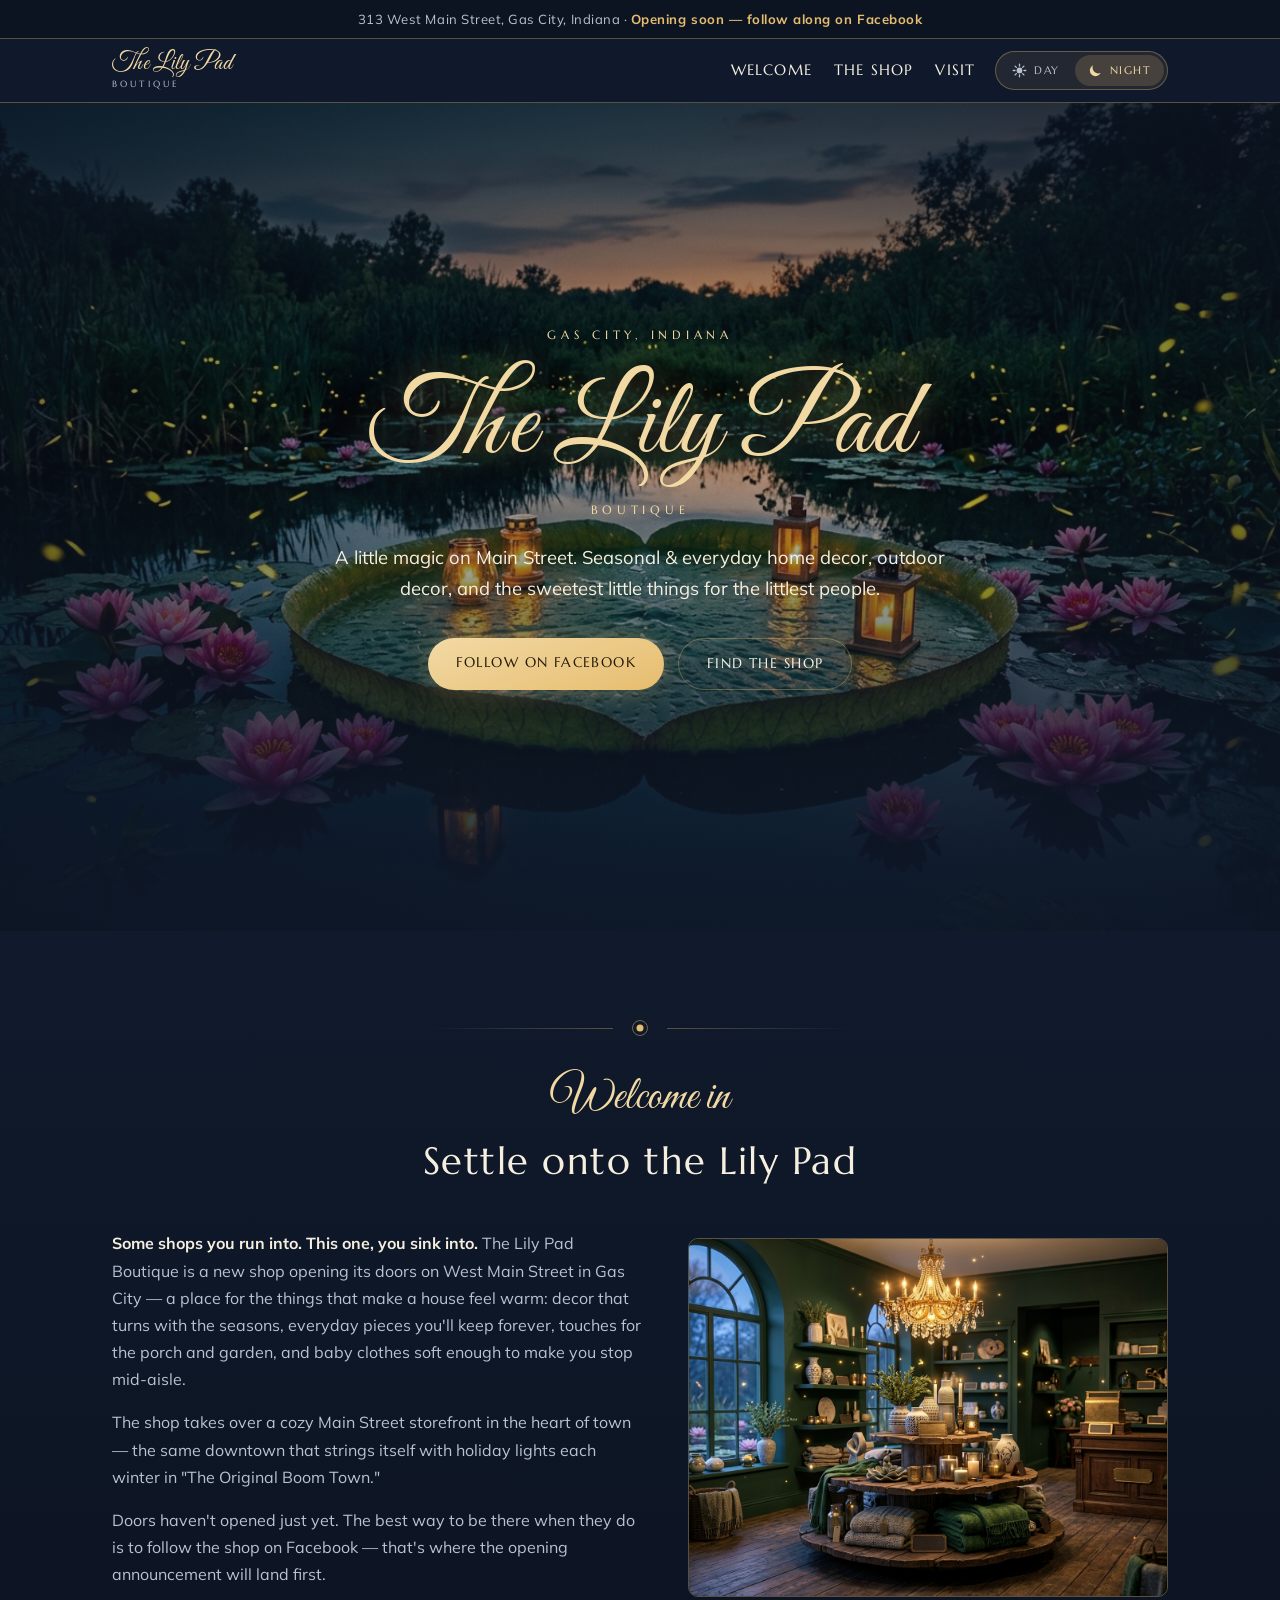
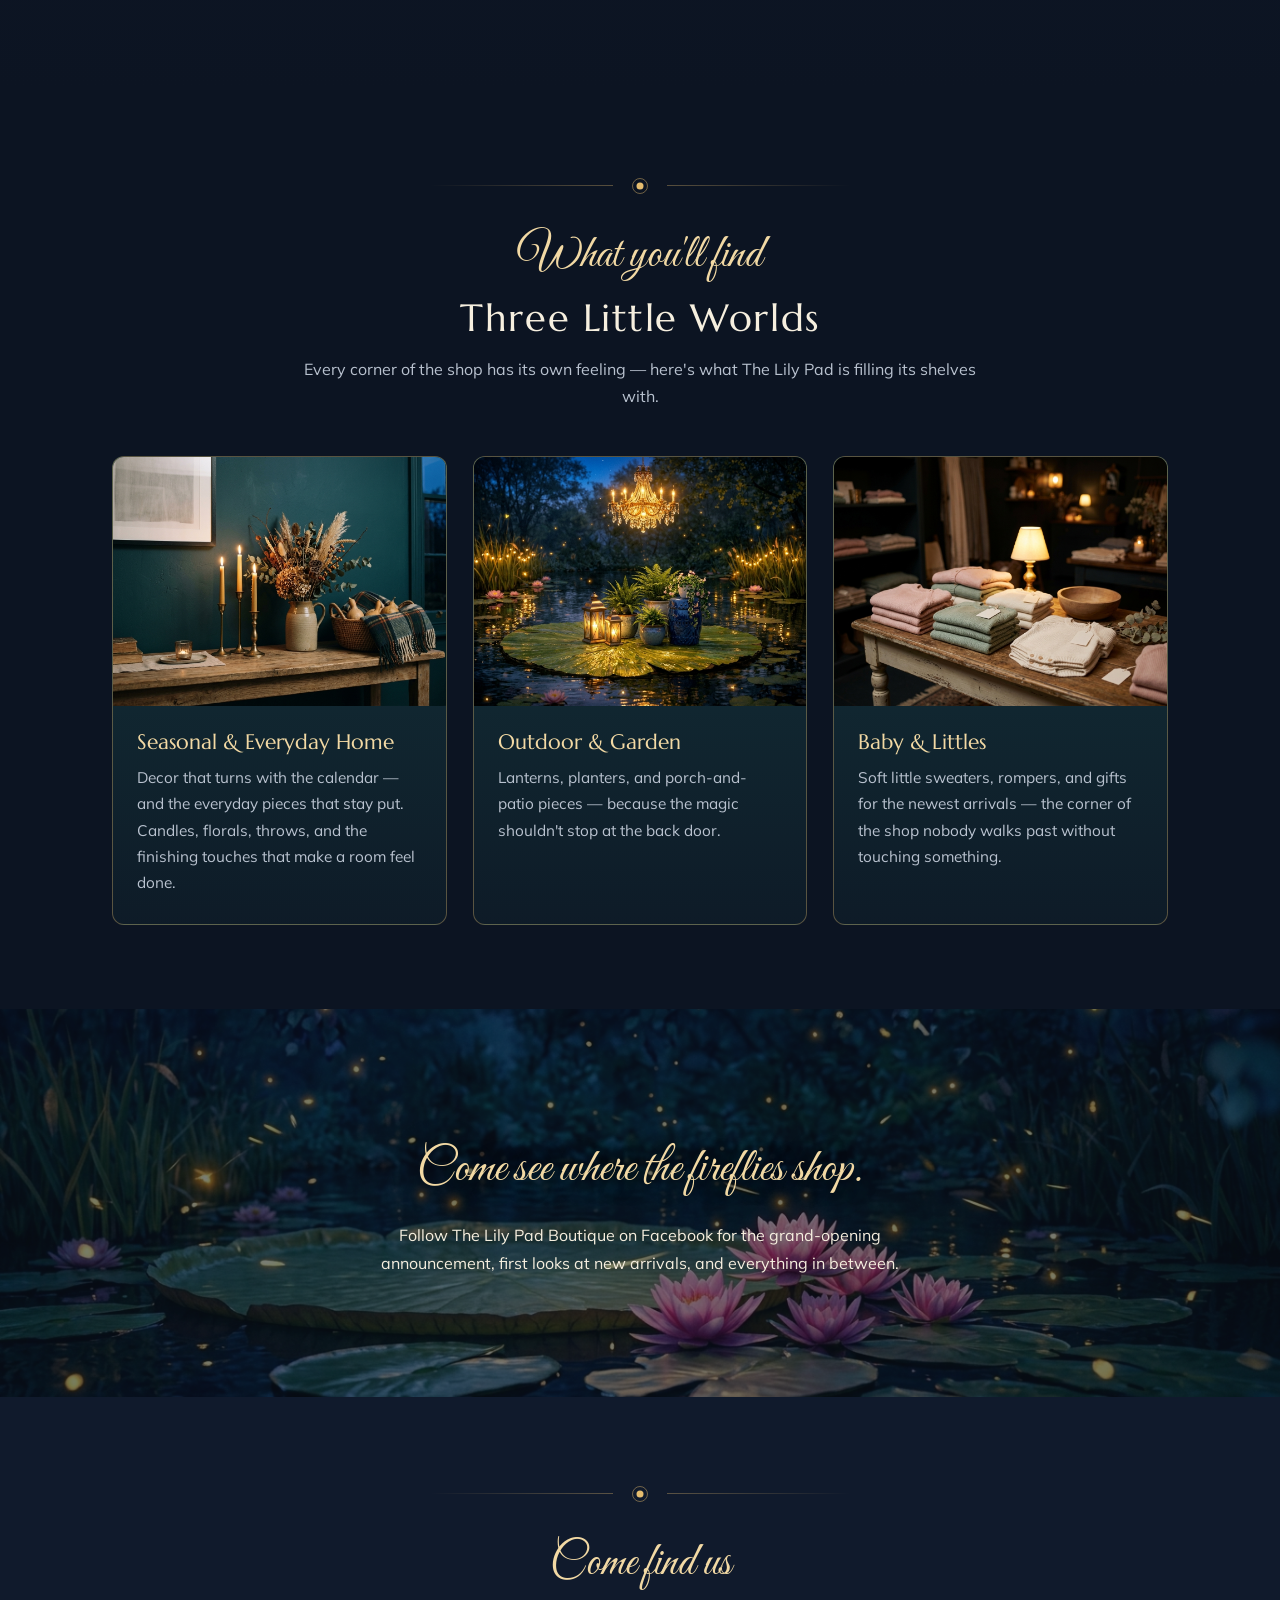
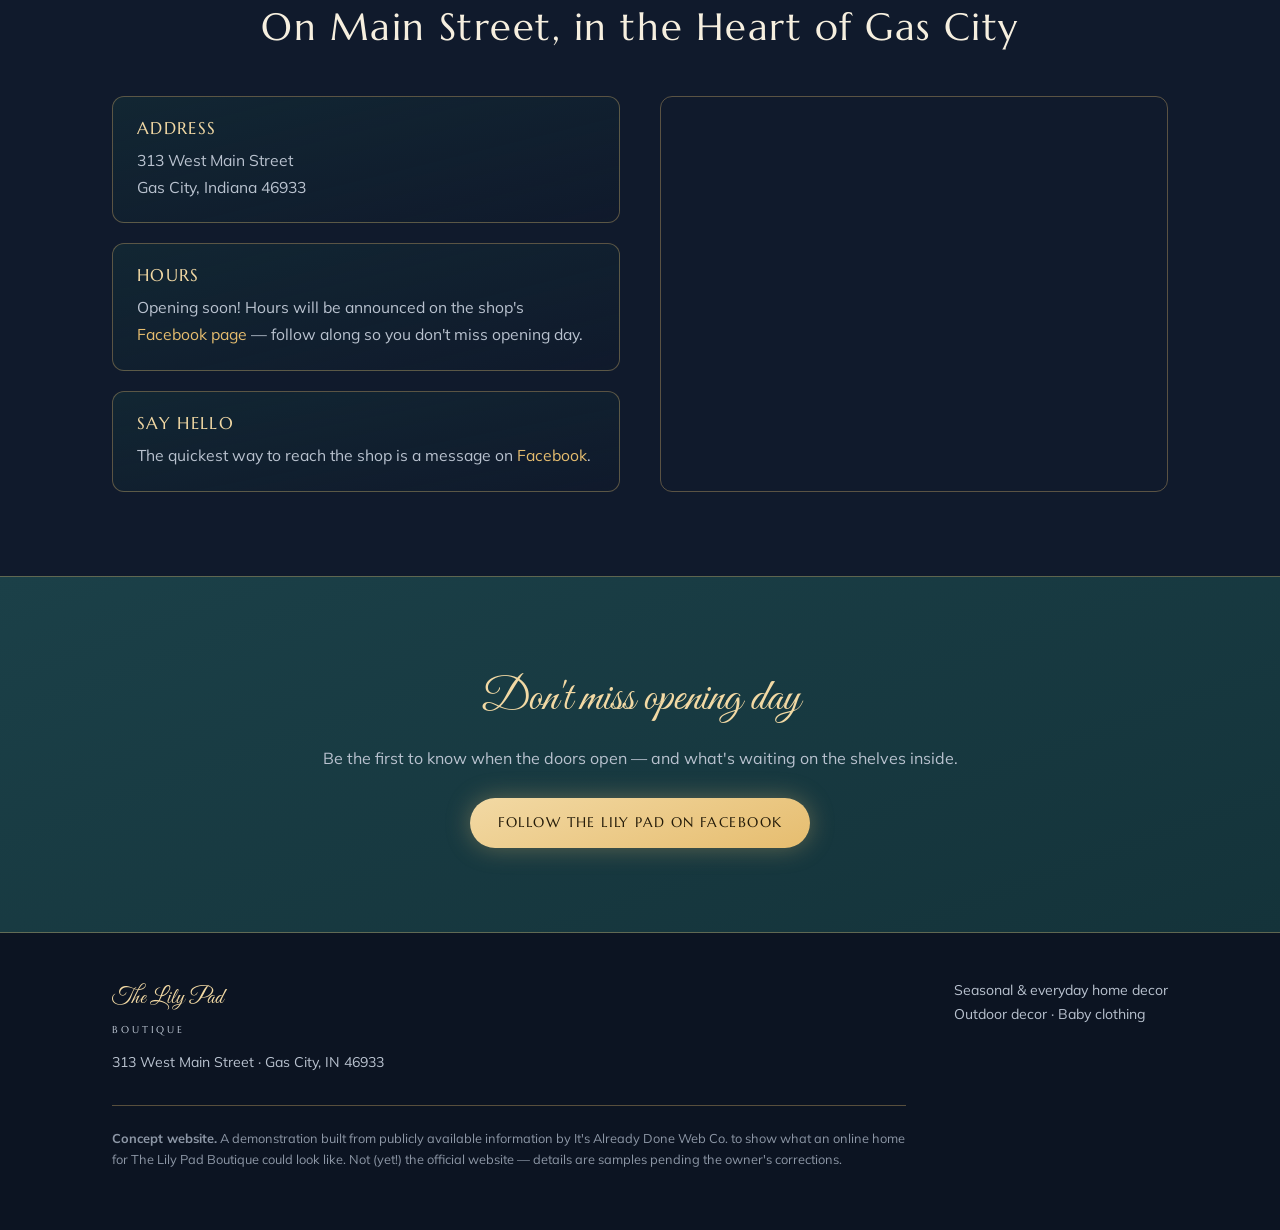
==== commit 0f51c8a2: "Add a Day / Night toggle linking the two designs A pill control in the header of both pages with a s" ====
--- a/index.html
+++ b/index.html
@@ -25,11 +25,17 @@
         <small>Boutique</small>
       </span>
     </a>
-    <nav class="main" aria-label="Main">
-      <a href="#story">Welcome</a>
-      <a href="#collections">The Shop</a>
-      <a href="#visit">Visit</a>
-    </nav>
+    <div class="site-right">
+      <nav class="main" aria-label="Main">
+        <a href="#story">Welcome</a>
+        <a href="#collections">The Shop</a>
+        <a href="#visit">Visit</a>
+      </nav>
+      <div class="daynight" role="group" aria-label="Choose how the site looks">
+        <a class="dn-opt" href="light/" title="Switch to the day version"><svg class="dn-ico" viewBox="0 0 16 16" aria-hidden="true"><circle cx="8" cy="8" r="3.1" fill="currentColor"/><g stroke="currentColor" stroke-width="1.4" stroke-linecap="round"><path d="M8 1.3v1.9M8 12.8v1.9M1.3 8h1.9M12.8 8h1.9M3.3 3.3l1.35 1.35M11.35 11.35l1.35 1.35M12.7 3.3l-1.35 1.35M4.65 11.35 3.3 12.7"/></g></svg><span class="dn-label">Day</span></a>
+        <span class="dn-opt is-on" aria-current="true"><svg class="dn-ico" viewBox="0 0 16 16" aria-hidden="true"><path d="M13.6 10.5A6.1 6.1 0 0 1 5.5 2.4a6.1 6.1 0 1 0 8.1 8.1z" fill="currentColor"/></svg><span class="dn-label">Night</span></span>
+      </div>
+    </div>
   </div>
 </header>
 
@@ -45,7 +51,7 @@
       <p class="kicker" style="margin-top:6px">Boutique</p>
       <p class="sub">A little magic on Main Street. Seasonal &amp; everyday home decor, outdoor decor, and the sweetest little things for the littlest people.</p>
       <div class="cta-row">
-        <a class="btn btn-gold" href="https://www.facebook.com/search/top?q=The%20Lily%20Pad%20Boutique%20Gas%20City" target="_blank" rel="noopener">Follow on Facebook</a>
+        <a class="btn btn-gold" href="https://www.facebook.com/61590443773906/" target="_blank" rel="noopener">Follow on Facebook</a>
         <a class="btn btn-ghost" href="#visit">Find the Shop</a>
       </div>
     </div>
@@ -131,11 +137,11 @@
           </div>
           <div class="info-tile">
             <h3>Hours</h3>
-            <p>Opening soon! Hours will be announced on the shop's <a href="https://www.facebook.com/search/top?q=The%20Lily%20Pad%20Boutique%20Gas%20City" target="_blank" rel="noopener">Facebook page</a> — follow along so you don't miss opening day.</p>
+            <p>Opening soon! Hours will be announced on the shop's <a href="https://www.facebook.com/61590443773906/" target="_blank" rel="noopener">Facebook page</a> — follow along so you don't miss opening day.</p>
           </div>
           <div class="info-tile">
             <h3>Say Hello</h3>
-            <p>The quickest way to reach the shop is a message on <a href="https://www.facebook.com/search/top?q=The%20Lily%20Pad%20Boutique%20Gas%20City" target="_blank" rel="noopener">Facebook</a>.</p>
+            <p>The quickest way to reach the shop is a message on <a href="https://www.facebook.com/61590443773906/" target="_blank" rel="noopener">Facebook</a>.</p>
           </div>
         </div>
         <div class="mapbox">
@@ -149,7 +155,7 @@
     <div class="wrap">
       <span class="script">Don't miss opening day</span>
       <p>Be the first to know when the doors open — and what's waiting on the shelves inside.</p>
-      <a class="btn btn-gold" href="https://www.facebook.com/search/top?q=The%20Lily%20Pad%20Boutique%20Gas%20City" target="_blank" rel="noopener">Follow The Lily Pad on Facebook</a>
+      <a class="btn btn-gold" href="https://www.facebook.com/61590443773906/" target="_blank" rel="noopener">Follow The Lily Pad on Facebook</a>
     </div>
   </section>
 
--- a/css/style.css
+++ b/css/style.css
@@ -221,12 +221,37 @@
   font-size: .8rem; line-height: 1.65; color: #8d97a6; max-width: 62em;
 }
 
+
+
+/* ---- day/night toggle ---- */
+.site-right { display: flex; align-items: center; gap: 20px; }
+.daynight {
+  display: inline-flex; align-items: center; gap: 2px;
+  border-radius: 999px; padding: 3px; flex: none;
+}
+.dn-opt {
+  display: inline-flex; align-items: center; gap: 7px;
+  font-family: 'Marcellus', serif; font-size: .7rem; letter-spacing: .13em;
+  text-transform: uppercase; text-decoration: none; white-space: nowrap;
+  padding: 6px 13px; border-radius: 999px;
+  transition: background .18s ease, color .18s ease;
+}
+.dn-ico { width: 15px; height: 15px; flex: none; }
+.daynight { background: rgba(230, 189, 111, .09); border: 1px solid var(--hairline); }
+.dn-opt { color: var(--muted); }
+a.dn-opt:hover { color: var(--gold-soft); background: rgba(230, 189, 111, .12); }
+.dn-opt.is-on { background: rgba(230, 189, 111, .18); color: var(--gold-soft); }
+
 /* ---- responsive ---- */
 @media (max-width: 900px) {
   .cards { grid-template-columns: 1fr; }
   .story-grid, .visit-grid { grid-template-columns: 1fr; }
   .framed::after { display: none; }
   nav.main { display: none; }
+  /* icons only — the labels don't fit beside the wordmark on a phone */
+  .dn-label { display: none; }
+  .dn-opt { padding: 7px 10px; }
+  .site-right { gap: 0; }
   section { padding: 64px 0; }
   /* stack the topbar into two clean lines instead of orphaning a word */
   .topbar .addr, .topbar strong { display: block; }
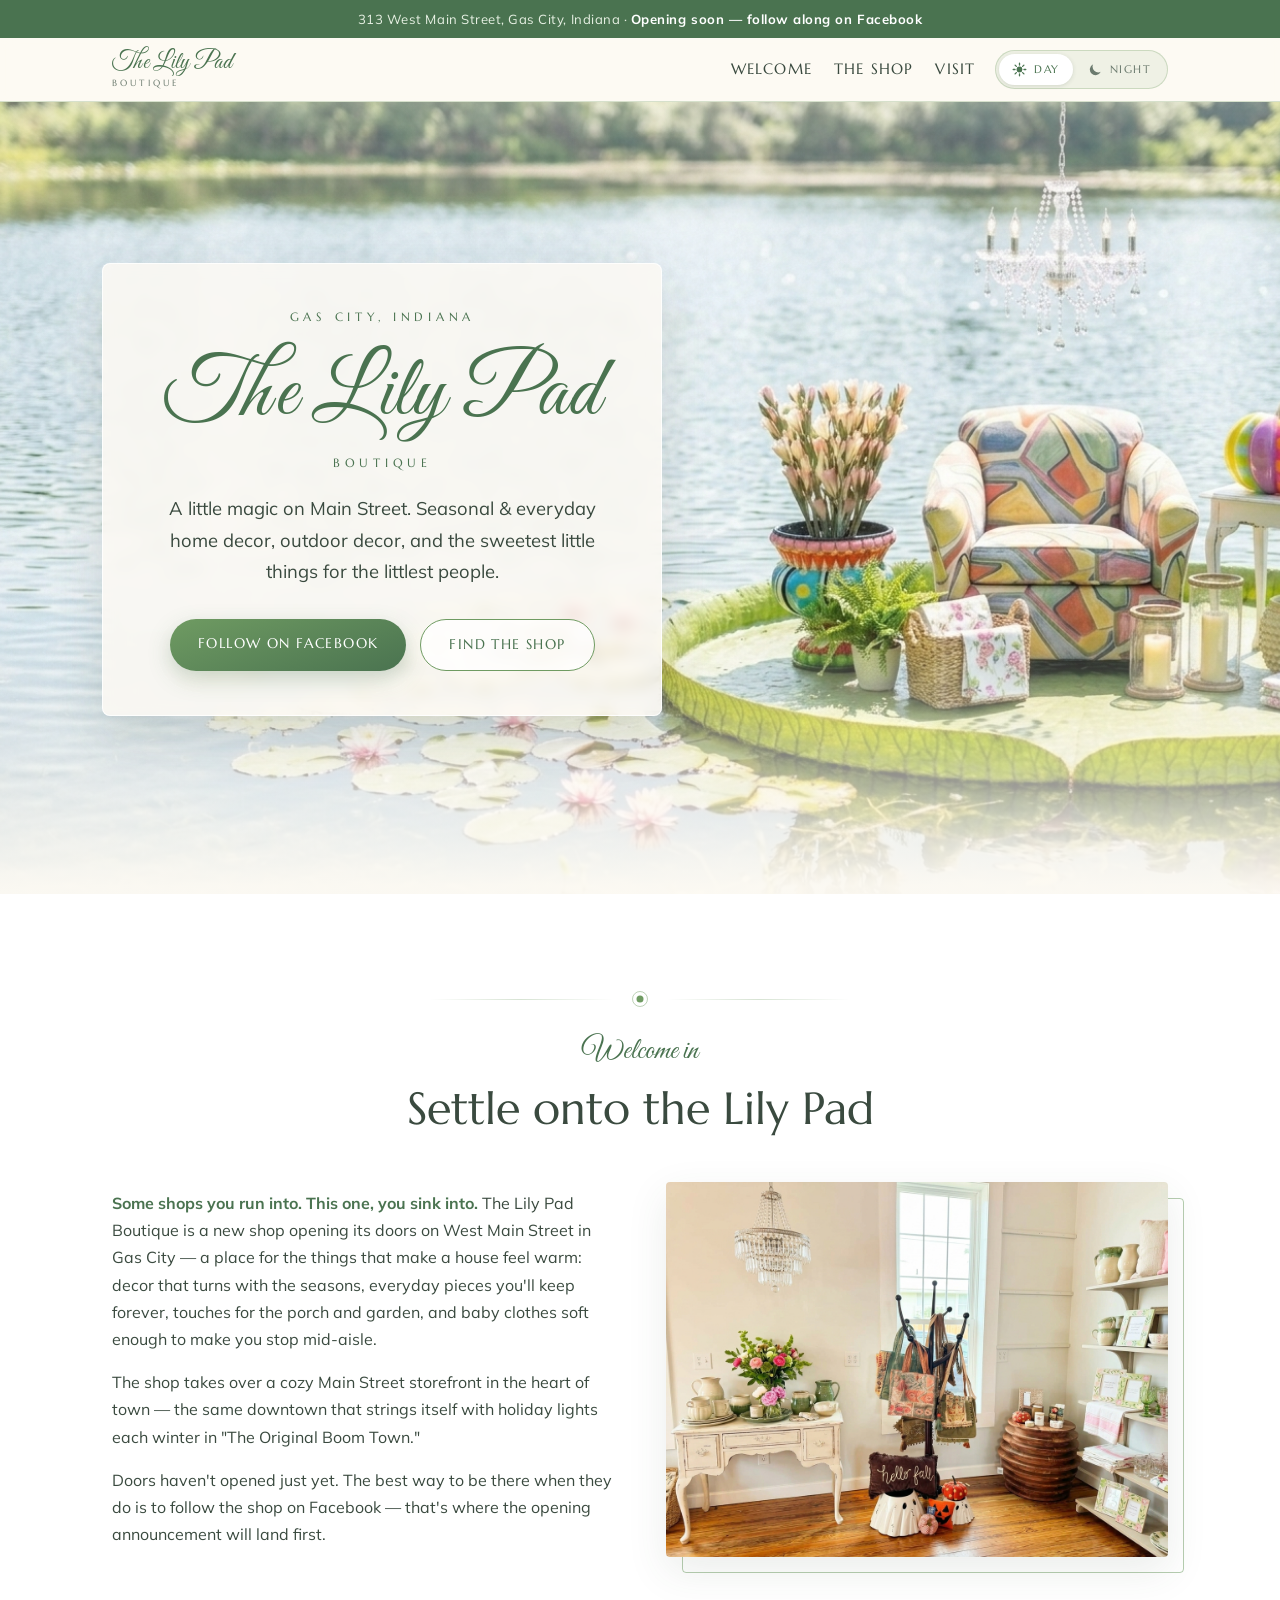
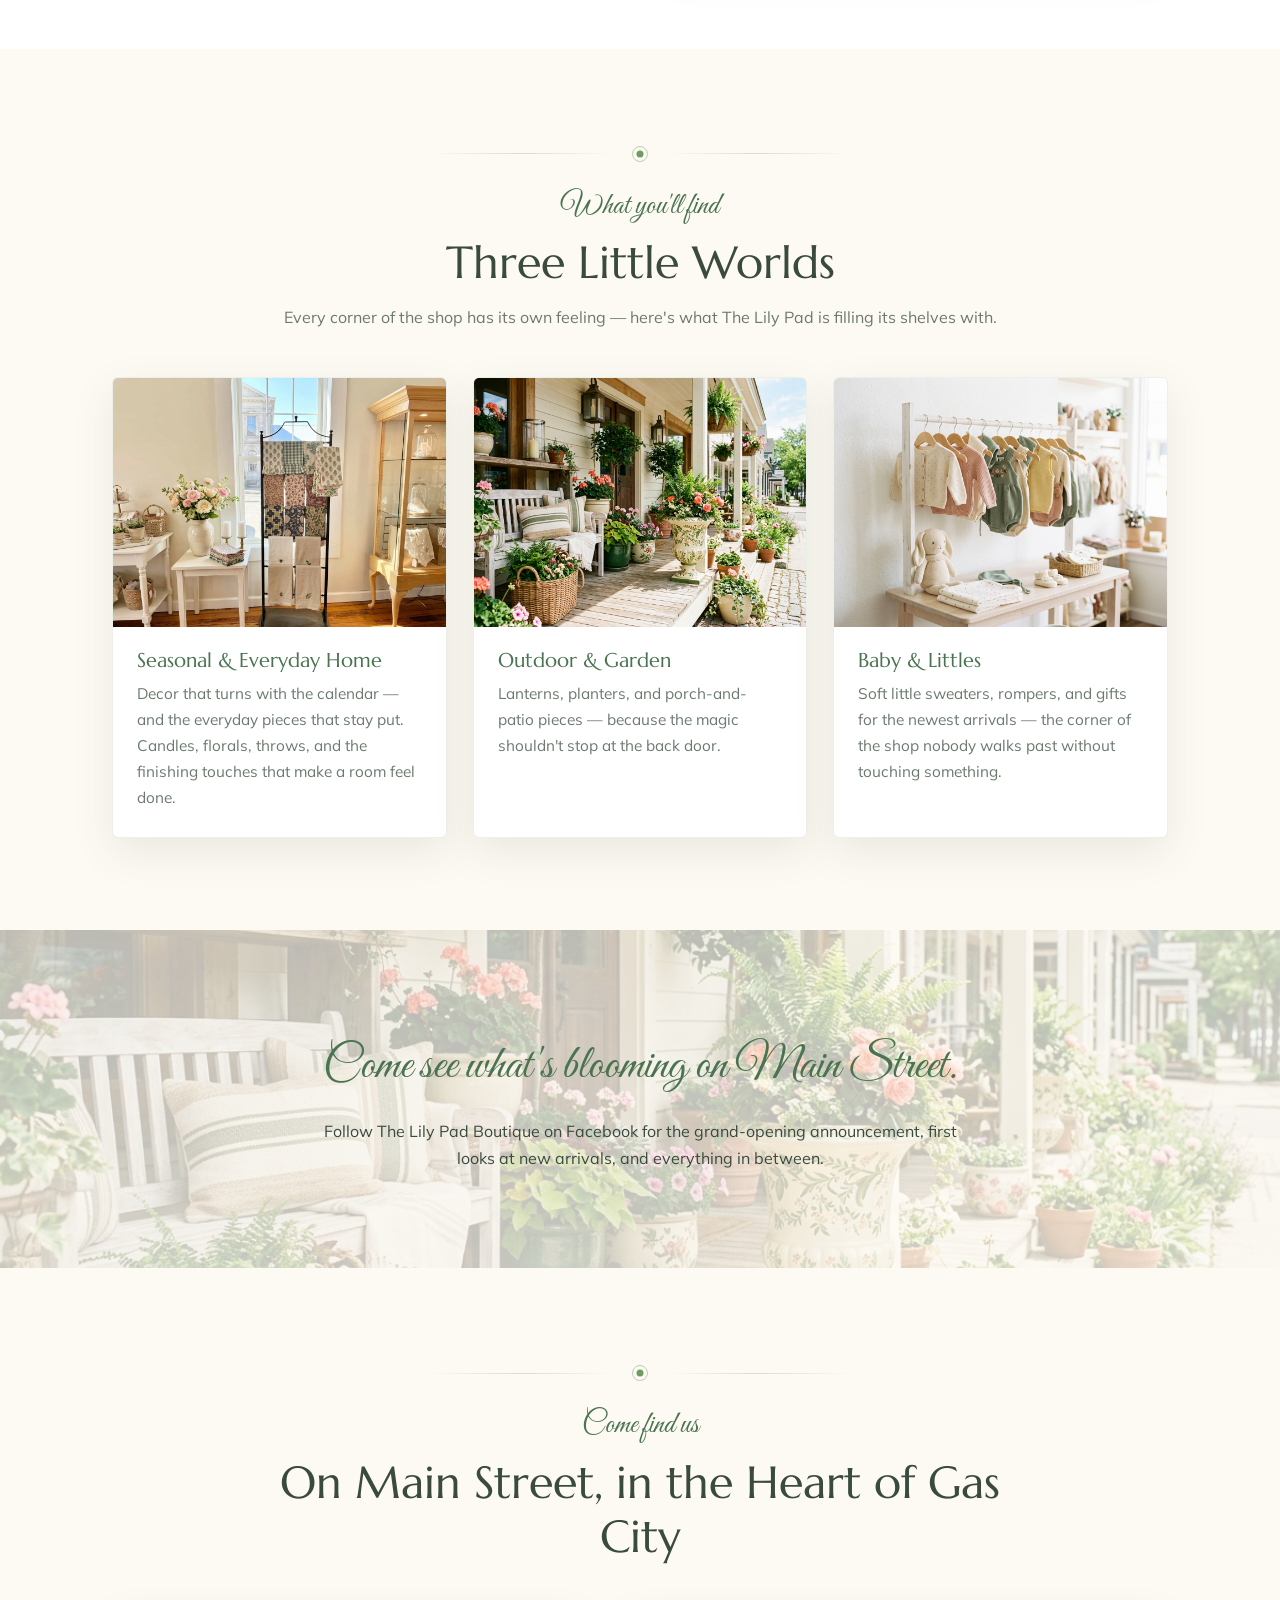
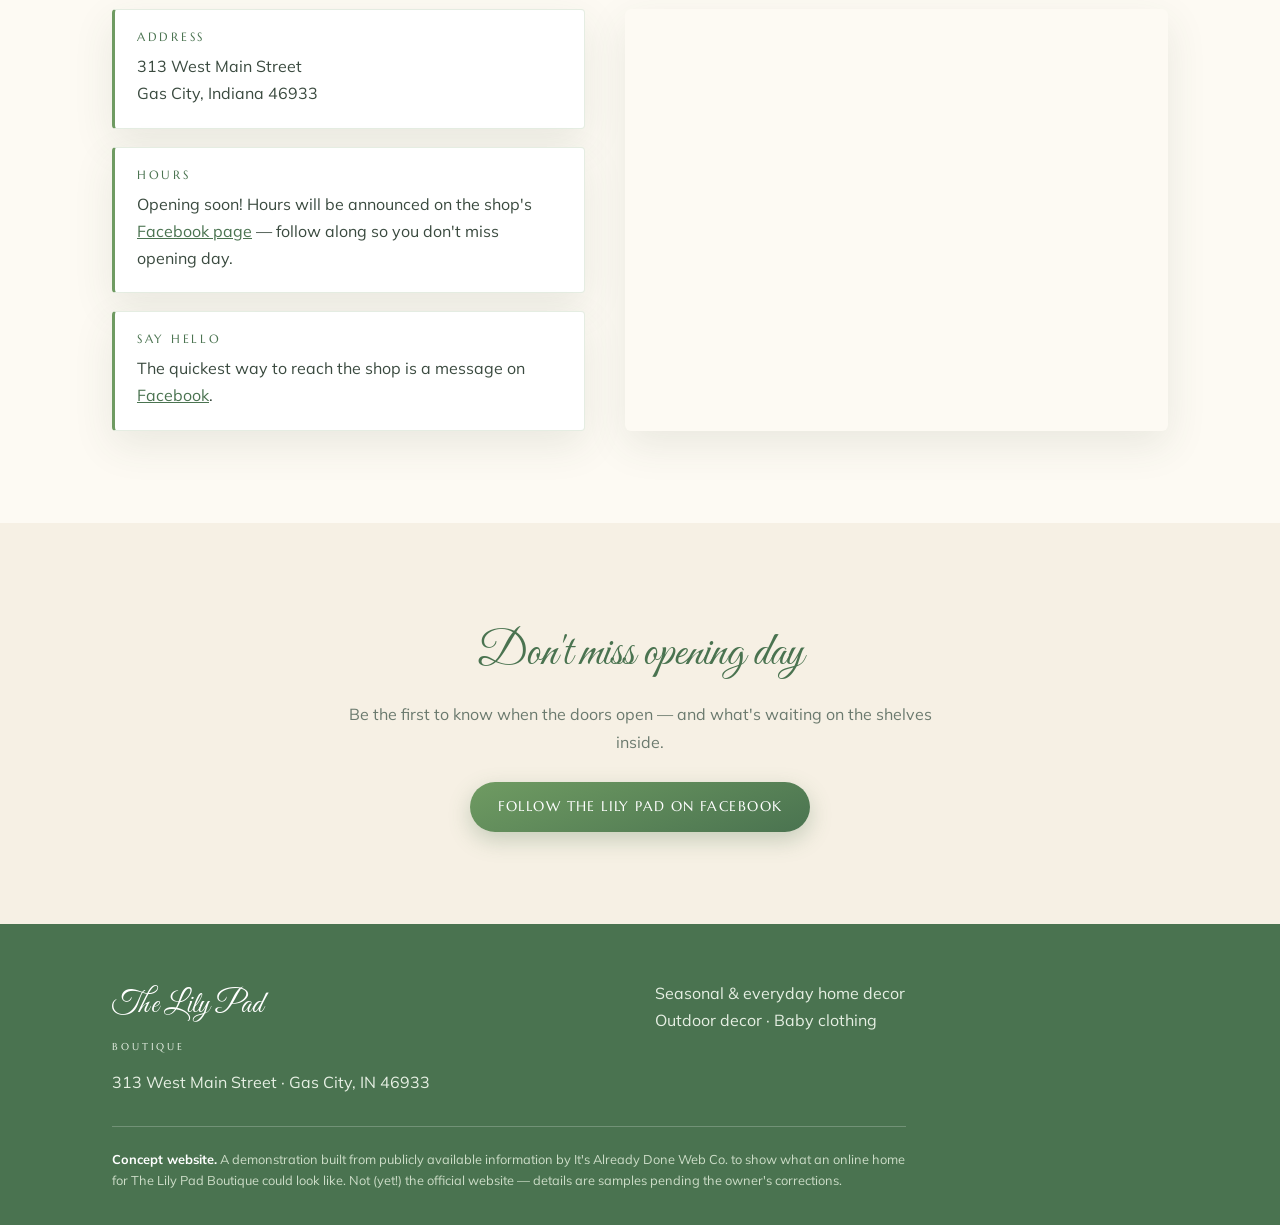
==== commit 18bbb64e: "Day version: drop the header brand mark (match night header) Joe's call — the small armchair-on-lily" ====
--- a/index.html
+++ b/index.html
@@ -32,8 +32,8 @@
         <a href="#visit">Visit</a>
       </nav>
       <div class="daynight" role="group" aria-label="Choose how the site looks">
-        <a class="dn-opt" href="light/" title="Switch to the day version"><svg class="dn-ico" viewBox="0 0 16 16" aria-hidden="true"><circle cx="8" cy="8" r="3.1" fill="currentColor"/><g stroke="currentColor" stroke-width="1.4" stroke-linecap="round"><path d="M8 1.3v1.9M8 12.8v1.9M1.3 8h1.9M12.8 8h1.9M3.3 3.3l1.35 1.35M11.35 11.35l1.35 1.35M12.7 3.3l-1.35 1.35M4.65 11.35 3.3 12.7"/></g></svg><span class="dn-label">Day</span></a>
-        <span class="dn-opt is-on" aria-current="true"><svg class="dn-ico" viewBox="0 0 16 16" aria-hidden="true"><path d="M13.6 10.5A6.1 6.1 0 0 1 5.5 2.4a6.1 6.1 0 1 0 8.1 8.1z" fill="currentColor"/></svg><span class="dn-label">Night</span></span>
+        <span class="dn-opt is-on" aria-current="true"><svg class="dn-ico" viewBox="0 0 16 16" aria-hidden="true"><circle cx="8" cy="8" r="3.1" fill="currentColor"/><g stroke="currentColor" stroke-width="1.4" stroke-linecap="round"><path d="M8 1.3v1.9M8 12.8v1.9M1.3 8h1.9M12.8 8h1.9M3.3 3.3l1.35 1.35M11.35 11.35l1.35 1.35M12.7 3.3l-1.35 1.35M4.65 11.35 3.3 12.7"/></g></svg><span class="dn-label">Day</span></span>
+        <a class="dn-opt" href="night/" title="Switch to the night version"><svg class="dn-ico" viewBox="0 0 16 16" aria-hidden="true"><path d="M13.6 10.5A6.1 6.1 0 0 1 5.5 2.4a6.1 6.1 0 1 0 8.1 8.1z" fill="currentColor"/></svg><span class="dn-label">Night</span></a>
       </div>
     </div>
   </div>
@@ -42,16 +42,16 @@
 <main id="top">
 
   <div class="hero">
-    <div class="bg" role="img" aria-label="A chandelier glowing over a lily pond at dusk"></div>
+    <div class="bg" role="img" aria-label="An armchair and home decor arranged on a giant lily pad on a sunlit pond, with a crystal chandelier hanging above"></div>
     <div class="scrim"></div>
-    <div class="fireflies" aria-hidden="true"><i></i><i></i><i></i><i></i><i></i><i></i><i></i></div>
+    <div class="petals" aria-hidden="true"><i></i><i></i><i></i><i></i><i></i><i></i><i></i></div>
     <div class="hero-inner">
       <p class="kicker">Gas City, Indiana</p>
       <h1><span class="script">The Lily Pad</span></h1>
       <p class="kicker" style="margin-top:6px">Boutique</p>
       <p class="sub">A little magic on Main Street. Seasonal &amp; everyday home decor, outdoor decor, and the sweetest little things for the littlest people.</p>
       <div class="cta-row">
-        <a class="btn btn-gold" href="https://www.facebook.com/61590443773906/" target="_blank" rel="noopener">Follow on Facebook</a>
+        <a class="btn btn-leaf" href="https://www.facebook.com/61590443773906/" target="_blank" rel="noopener">Follow on Facebook</a>
         <a class="btn btn-ghost" href="#visit">Find the Shop</a>
       </div>
     </div>
@@ -61,7 +61,7 @@
     <div class="wrap">
       <div class="section-head">
         <div class="flourish" aria-hidden="true">
-          <svg width="26" height="26" viewBox="0 0 26 26" fill="none"><circle cx="13" cy="13" r="3.5" fill="#e6bd6f"/><circle cx="13" cy="13" r="7.5" stroke="#e6bd6f" stroke-opacity=".45"/></svg>
+          <svg width="26" height="26" viewBox="0 0 26 26" fill="none"><circle cx="13" cy="13" r="3.5" fill="#6f9b62"/><circle cx="13" cy="13" r="7.5" stroke="#6f9b62" stroke-opacity=".45"/></svg>
         </div>
         <span class="script">Welcome in</span>
         <h2>Settle onto the Lily Pad</h2>
@@ -73,7 +73,7 @@
           <p>Doors haven't opened just yet. The best way to be there when they do is to follow the shop on Facebook — that's where the opening announcement will land first.</p>
         </div>
         <div class="framed">
-          <img src="assets/shop-interior.png" alt="A cozy boutique interior with deep green walls, a chandelier, and shelves of home decor" width="1200" height="896">
+          <img src="assets/light-shop-interior.png" alt="A sunlit boutique interior with cream walls, honey wood floors, a crystal chandelier, and shelves of home decor" width="1200" height="896">
         </div>
       </div>
     </div>
@@ -83,7 +83,7 @@
     <div class="wrap">
       <div class="section-head">
         <div class="flourish" aria-hidden="true">
-          <svg width="26" height="26" viewBox="0 0 26 26" fill="none"><circle cx="13" cy="13" r="3.5" fill="#e6bd6f"/><circle cx="13" cy="13" r="7.5" stroke="#e6bd6f" stroke-opacity=".45"/></svg>
+          <svg width="26" height="26" viewBox="0 0 26 26" fill="none"><circle cx="13" cy="13" r="3.5" fill="#6f9b62"/><circle cx="13" cy="13" r="7.5" stroke="#6f9b62" stroke-opacity=".45"/></svg>
         </div>
         <span class="script">What you'll find</span>
         <h2>Three Little Worlds</h2>
@@ -91,21 +91,21 @@
       </div>
       <div class="cards">
         <article class="card">
-          <img src="assets/seasonal-vignette.png" alt="A console table styled with candlesticks, dried florals, and a plaid throw" width="1200" height="896" loading="lazy">
+          <img src="assets/light-seasonal.png" alt="A rack of folded floral and gingham tea towels beside a vase of pink flowers in bright daylight" width="1200" height="896" loading="lazy">
           <div class="pad-body">
             <h3>Seasonal &amp; Everyday Home</h3>
             <p>Decor that turns with the calendar — and the everyday pieces that stay put. Candles, florals, throws, and the finishing touches that make a room feel done.</p>
           </div>
         </article>
         <article class="card">
-          <img src="assets/outdoor-decor.png" alt="Lanterns, potted ferns, and garden decor glowing at dusk" width="1200" height="896" loading="lazy">
+          <img src="assets/light-outdoor.png" alt="A sunny front porch with lanterns, potted ferns, flowering planters and a whitewashed bench" width="1200" height="896" loading="lazy">
           <div class="pad-body">
             <h3>Outdoor &amp; Garden</h3>
             <p>Lanterns, planters, and porch-and-patio pieces — because the magic shouldn't stop at the back door.</p>
           </div>
         </article>
         <article class="card">
-          <img src="assets/baby-corner.png" alt="Soft baby clothing in blush, sage, and cream folded on a wooden table" width="1200" height="896" loading="lazy">
+          <img src="assets/light-baby.png" alt="Baby sweaters and rompers in cream, blush and sage hanging on small wooden hangers" width="1200" height="896" loading="lazy">
           <div class="pad-body">
             <h3>Baby &amp; Littles</h3>
             <p>Soft little sweaters, rompers, and gifts for the newest arrivals — the corner of the shop nobody walks past without touching something.</p>
@@ -115,8 +115,8 @@
     </div>
   </section>
 
-  <div class="band" role="img" aria-label="Pink water lilies on a dark pond with fireflies">
-    <span class="script">Come see where the fireflies shop.</span>
+  <div class="band">
+    <span class="script">Come see what's blooming on Main Street.</span>
     <p>Follow The Lily Pad Boutique on Facebook for the grand-opening announcement, first looks at new arrivals, and everything in between.</p>
   </div>
 
@@ -124,7 +124,7 @@
     <div class="wrap">
       <div class="section-head">
         <div class="flourish" aria-hidden="true">
-          <svg width="26" height="26" viewBox="0 0 26 26" fill="none"><circle cx="13" cy="13" r="3.5" fill="#e6bd6f"/><circle cx="13" cy="13" r="7.5" stroke="#e6bd6f" stroke-opacity=".45"/></svg>
+          <svg width="26" height="26" viewBox="0 0 26 26" fill="none"><circle cx="13" cy="13" r="3.5" fill="#6f9b62"/><circle cx="13" cy="13" r="7.5" stroke="#6f9b62" stroke-opacity=".45"/></svg>
         </div>
         <span class="script">Come find us</span>
         <h2>On Main Street, in the Heart of Gas City</h2>
@@ -155,7 +155,7 @@
     <div class="wrap">
       <span class="script">Don't miss opening day</span>
       <p>Be the first to know when the doors open — and what's waiting on the shelves inside.</p>
-      <a class="btn btn-gold" href="https://www.facebook.com/61590443773906/" target="_blank" rel="noopener">Follow The Lily Pad on Facebook</a>
+      <a class="btn btn-leaf" href="https://www.facebook.com/61590443773906/" target="_blank" rel="noopener">Follow The Lily Pad on Facebook</a>
     </div>
   </section>
 
--- a/css/style.css
+++ b/css/style.css
@@ -1,225 +1,250 @@
-/* The Lily Pad Boutique — enchanted twilight pond
-   Palette: midnight indigo / pond teal / chandelier gold / lily blush / leaf green
-   Type: Great Vibes (script) + Marcellus (headings) + Mulish (body) — loaded via <link> */
+/* The Lily Pad Boutique — "sunlit pond" (LIGHT variant of style #22)
+   Same brand, same type family as the twilight version; palette flipped to
+   match the real shop: cream walls, honey floors, fresh green, pops of pink.
+   Type: Great Vibes (script) + Marcellus (headings) + Mulish (body) — <link> */
 
 :root {
-  --night: #101a2c;
-  --night-2: #0c1422;
-  --pond: #14333a;
-  --pond-2: #1b4048;
-  --gold: #e6bd6f;
-  --gold-soft: #f2d9a4;
-  --blush: #efaec9;
-  --leaf: #8db878;
-  --cream: #f6efdf;
-  --ink-on-gold: #241b09;
-  --muted: #b9c2cf;
-  --hairline: rgba(230, 189, 111, .35);
+  --cream: #fdfaf3;
+  --cream-2: #f6f0e4;
+  --paper: #ffffff;
+  --ink: #3a4a3f;
+  --ink-soft: #6b7a6e;
+  --leaf: #6f9b62;
+  --leaf-deep: #4a7350;
+  --gold: #b8934a;
+  --gold-soft: #dcc189;
+  --blush: #e07fa8;
+  --blush-soft: #f7d9e5;
+  --pond: #bcdde2;
+  --ink-on-leaf: #ffffff;
+  --hairline: rgba(111, 155, 98, .28);
+  --shadow: 0 14px 40px rgba(58, 74, 63, .10);
 }
 
 * { margin: 0; padding: 0; box-sizing: border-box; }
 html { scroll-behavior: smooth; }
 body {
   font-family: 'Mulish', system-ui, sans-serif;
-  background: var(--night);
-  color: var(--cream);
+  background: var(--cream);
+  color: var(--ink);
   line-height: 1.7;
   overflow-x: hidden;
 }
 img { max-width: 100%; height: auto; display: block; }
-a { color: var(--gold); }
-
-h1, h2, h3 { font-family: 'Marcellus', serif; font-weight: 400; line-height: 1.2; }
-.script { font-family: 'Great Vibes', cursive; font-weight: 400; color: var(--gold-soft); }
+a { color: var(--leaf-deep); }
+
+h1, h2, h3 { font-family: 'Marcellus', serif; font-weight: 400; line-height: 1.2; color: var(--ink); }
+.script { font-family: 'Great Vibes', cursive; font-weight: 400; color: var(--leaf-deep); }
 
 .wrap { max-width: 1100px; margin: 0 auto; padding: 0 22px; }
 
 /* ---- topbar ---- */
 .topbar {
-  background: var(--night-2);
-  border-bottom: 1px solid var(--hairline);
+  background: var(--leaf-deep);
   font-size: .82rem;
   letter-spacing: .04em;
-  color: var(--muted);
+  color: #e8f1e4;
   text-align: center;
   padding: 8px 14px;
 }
-.topbar strong { color: var(--gold); font-weight: 700; }
+.topbar strong { color: #fff; font-weight: 700; }
 .topbar .addr, .topbar strong { display: inline-block; }
 
 /* ---- header ---- */
 header.site {
   position: sticky; top: 0; z-index: 50;
-  background: rgba(16, 26, 44, .92);
+  background: rgba(253, 250, 243, .93);
   backdrop-filter: blur(8px);
   border-bottom: 1px solid var(--hairline);
 }
-/* keep .wrap's 22px side padding — a `12px 0` shorthand here wipes it out and
-   pushes the wordmark flush against the screen edge on phones */
+/* NB: keep .wrap's 22px side padding — a `12px 0` shorthand here would wipe
+   it out and jam the wordmark against the screen edge on phones */
 .site-inner { display: flex; align-items: center; justify-content: space-between; gap: 16px; padding: 12px 22px; }
-.brand { display: flex; align-items: center; gap: 12px; text-decoration: none; }
+.brand { display: flex; align-items: center; gap: 11px; text-decoration: none; }
 .brand-name { display: flex; flex-direction: column; line-height: 1.05; }
 .brand-name .script { font-size: 1.5rem; }
 .brand-name small {
   font-family: 'Marcellus', serif; letter-spacing: .34em; font-size: .58rem;
-  color: var(--muted); text-transform: uppercase; margin-top: 2px;
+  color: var(--ink-soft); text-transform: uppercase; margin-top: 2px;
 }
 nav.main { display: flex; gap: 22px; }
 nav.main a {
   font-family: 'Marcellus', serif; font-size: .92rem; letter-spacing: .08em;
-  color: var(--cream); text-decoration: none; text-transform: uppercase;
-}
-nav.main a:hover { color: var(--gold); }
+  color: var(--ink); text-decoration: none; text-transform: uppercase;
+}
+nav.main a:hover { color: var(--leaf-deep); }
 
 /* ---- hero ---- */
 .hero {
-  position: relative; min-height: 92svh;
-  display: flex; align-items: center; justify-content: center; text-align: center;
+  position: relative; min-height: 88svh;
+  display: flex; align-items: center; justify-content: flex-start; text-align: center;
   isolation: isolate; overflow: hidden;
 }
 .hero .bg {
   position: absolute; inset: 0; z-index: -2;
-  background: url('../assets/hero-pond.png') center 40% / cover no-repeat var(--night-2);
-}
+  background: url('../assets/light-hero-lilypad-chair.png') center 45% / cover no-repeat var(--pond);
+}
+/* Light touch only — the bright pond scene is the point, so this just softens
+   the top edge under the sticky header and melts the bottom into the page. */
 .hero .scrim {
   position: absolute; inset: 0; z-index: -1;
-  background:
-    radial-gradient(ellipse at 50% 55%, rgba(12, 20, 34, 0) 30%, rgba(12, 20, 34, .72) 100%),
-    linear-gradient(to bottom, rgba(12, 20, 34, .55), rgba(12, 20, 34, .15) 35%, rgba(16, 26, 44, .92) 96%);
-}
-.hero-inner { padding: 90px 22px 110px; max-width: 820px; }
+  background: linear-gradient(to bottom,
+    rgba(253, 250, 243, .42) 0%,
+    rgba(253, 250, 243, .06) 22%,
+    rgba(253, 250, 243, .06) 66%,
+    rgba(253, 250, 243, .97) 99%);
+}
+/* the headline rides on its own frosted card so the photo stays crisp */
+.hero-inner {
+  margin: 74px 22px 92px; max-width: 560px;
+  /* sits in the open water on the left so the armchair stays visible */
+  margin-left: clamp(22px, 8vw, 150px);
+  padding: 42px 40px 44px;
+  background: rgba(253, 250, 243, .84);
+  backdrop-filter: blur(7px);
+  border: 1px solid rgba(255, 255, 255, .85);
+  border-radius: 8px;
+  box-shadow: 0 18px 50px rgba(58, 74, 63, .18);
+}
 .hero .kicker {
   font-family: 'Marcellus', serif; letter-spacing: .38em; text-transform: uppercase;
-  font-size: .78rem; color: var(--gold-soft); margin-bottom: 18px;
-}
-.hero h1 { font-size: clamp(3.2rem, 9vw, 6rem); }
-.hero h1 .script { display: block; font-size: 1.12em; text-shadow: 0 0 34px rgba(230, 189, 111, .45); }
+  font-size: .78rem; color: var(--leaf-deep); margin-bottom: 16px;
+}
+.hero h1 { font-size: clamp(2.8rem, 7.2vw, 4.8rem); }
+.hero h1 .script {
+  display: block; font-size: 1.12em; color: var(--leaf-deep);
+}
 .hero .sub {
-  margin: 22px auto 0; max-width: 34em; color: var(--cream);
+  margin: 20px auto 0; max-width: 34em; color: var(--ink);
   font-size: clamp(1rem, 2.4vw, 1.15rem);
 }
-.hero .cta-row { margin-top: 34px; display: flex; gap: 14px; justify-content: center; flex-wrap: wrap; }
+.hero .cta-row { margin-top: 32px; display: flex; gap: 14px; justify-content: center; flex-wrap: wrap; }
 
 .btn {
   display: inline-block; text-decoration: none;
   font-family: 'Marcellus', serif; letter-spacing: .1em; text-transform: uppercase;
   font-size: .88rem; padding: 13px 28px; border-radius: 999px;
-}
-.btn-gold { background: linear-gradient(160deg, var(--gold-soft), var(--gold)); color: var(--ink-on-gold); box-shadow: 0 0 24px rgba(230, 189, 111, .35); }
-.btn-gold:hover { filter: brightness(1.06); }
-.btn-ghost { border: 1px solid var(--hairline); color: var(--cream); }
-.btn-ghost:hover { border-color: var(--gold); color: var(--gold); }
-
-/* fireflies */
-.fireflies { position: absolute; inset: 0; z-index: 0; pointer-events: none; }
-.fireflies i {
-  position: absolute; width: 5px; height: 5px; border-radius: 50%;
-  background: #ffe9a8; opacity: 0;
-  box-shadow: 0 0 10px 3px rgba(255, 233, 168, .65);
-  animation: drift 9s ease-in-out infinite;
-}
-.fireflies i:nth-child(1) { left: 12%; top: 34%; animation-delay: 0s; }
-.fireflies i:nth-child(2) { left: 26%; top: 62%; animation-delay: 1.6s; }
-.fireflies i:nth-child(3) { left: 44%; top: 24%; animation-delay: 3.1s; }
-.fireflies i:nth-child(4) { left: 63%; top: 58%; animation-delay: 2.2s; }
-.fireflies i:nth-child(5) { left: 78%; top: 30%; animation-delay: 4.4s; }
-.fireflies i:nth-child(6) { left: 88%; top: 66%; animation-delay: 5.6s; }
-.fireflies i:nth-child(7) { left: 8%; top: 76%; animation-delay: 6.8s; }
-@keyframes drift {
-  0%, 100% { opacity: 0; transform: translate(0, 0); }
-  20% { opacity: .9; }
-  50% { opacity: .35; transform: translate(14px, -22px); }
-  80% { opacity: .8; }
+  transition: transform .18s ease, box-shadow .18s ease, background .18s ease;
+}
+.btn-leaf {
+  background: linear-gradient(160deg, var(--leaf), var(--leaf-deep));
+  color: var(--ink-on-leaf); box-shadow: 0 8px 22px rgba(74, 115, 80, .28);
+}
+.btn-leaf:hover { transform: translateY(-2px); box-shadow: 0 12px 28px rgba(74, 115, 80, .34); }
+.btn-ghost { border: 1px solid var(--leaf); color: var(--leaf-deep); background: rgba(255, 255, 255, .72); }
+.btn-ghost:hover { background: #fff; border-color: var(--leaf-deep); transform: translateY(-2px); }
+
+/* drifting petals — the daylight answer to the twilight fireflies */
+.petals { position: absolute; inset: 0; z-index: 0; pointer-events: none; overflow: hidden; }
+.petals i {
+  position: absolute; width: 11px; height: 8px;
+  background: var(--blush-soft);
+  border-radius: 60% 40% 55% 45% / 60% 60% 40% 40%;
+  opacity: 0;
+  animation: float 13s ease-in-out infinite;
+}
+.petals i:nth-child(1) { left: 10%; top: 22%; animation-delay: 0s; }
+.petals i:nth-child(2) { left: 24%; top: 58%; animation-delay: 2.4s; }
+.petals i:nth-child(3) { left: 41%; top: 16%; animation-delay: 4.6s; }
+.petals i:nth-child(4) { left: 60%; top: 50%; animation-delay: 1.3s; }
+.petals i:nth-child(5) { left: 76%; top: 26%; animation-delay: 6.1s; }
+.petals i:nth-child(6) { left: 88%; top: 60%; animation-delay: 8.3s; }
+.petals i:nth-child(7) { left: 6%; top: 72%; animation-delay: 10.2s; }
+@keyframes float {
+  0%, 100% { opacity: 0; transform: translate(0, 0) rotate(0deg); }
+  15% { opacity: .85; }
+  55% { opacity: .6; transform: translate(26px, 34px) rotate(120deg); }
+  85% { opacity: .3; transform: translate(44px, 72px) rotate(210deg); }
 }
 @media (prefers-reduced-motion: reduce) {
-  .fireflies i { animation: none; opacity: .5; }
+  .petals i { animation: none; opacity: .45; }
+  .btn:hover { transform: none; }
   html { scroll-behavior: auto; }
 }
 
-/* ---- gold flourish divider ---- */
+/* ---- section furniture ---- */
+section { padding: 92px 0; }
+.section-head { text-align: center; max-width: 720px; margin: 0 auto 46px; }
+.section-head .script { display: block; font-size: 1.9rem; margin-bottom: 4px; }
+.section-head h2 { font-size: clamp(1.9rem, 4.4vw, 2.8rem); }
+.section-head .lede { margin-top: 14px; color: var(--ink-soft); }
+
 .flourish {
   display: flex; align-items: center; gap: 14px; justify-content: center;
-  margin: 0 auto 18px; max-width: 420px; color: var(--gold);
+  margin: 0 auto 14px; max-width: 420px; color: var(--leaf);
 }
 .flourish::before, .flourish::after {
-  content: ""; height: 1px; flex: 1;
-  background: linear-gradient(to right, transparent, var(--hairline));
-}
-.flourish::after { background: linear-gradient(to left, transparent, var(--hairline)); }
-.flourish svg { flex: none; }
-
-/* ---- sections ---- */
-section { padding: 84px 0; }
-.section-head { text-align: center; margin-bottom: 46px; }
-.section-head .script { font-size: clamp(2rem, 5vw, 2.9rem); display: block; }
-.section-head h2 { font-size: clamp(1.7rem, 4vw, 2.4rem); letter-spacing: .04em; }
-.section-head p.lede { max-width: 44em; margin: 14px auto 0; color: var(--muted); }
-
-/* story */
-.story { background: linear-gradient(to bottom, var(--night), var(--night-2)); }
-.story-grid { display: grid; grid-template-columns: 1.05fr .95fr; gap: 46px; align-items: center; }
-.story-grid .text p { margin-bottom: 1em; color: var(--muted); }
-.story-grid .text p strong { color: var(--cream); }
+  content: ""; flex: 1; height: 1px;
+  background: linear-gradient(to right, transparent, var(--hairline), transparent);
+}
+
+/* ---- story ---- */
+.story { background: var(--paper); }
+.story-grid { display: grid; grid-template-columns: 1fr 1fr; gap: 52px; align-items: center; }
+.story .text p + p { margin-top: 16px; }
+.story .text strong { color: var(--leaf-deep); }
 .framed { position: relative; }
-.framed img { border-radius: 10px; border: 1px solid var(--hairline); }
+.framed img { position: relative; z-index: 1; border-radius: 4px; box-shadow: var(--shadow); }
+/* offset accent rule — must sit above the section background but under the
+   photo, so keep it at z-index 0; at -1 it drops behind the section's own
+   paper fill and never shows */
 .framed::after {
-  content: ""; position: absolute; inset: 12px -12px -12px 12px; z-index: -1;
-  border: 1px solid var(--hairline); border-radius: 10px;
-}
-
-/* collections */
-.collections { background: var(--night-2); }
+  content: ""; position: absolute; inset: 16px -16px -16px 16px;
+  border: 1px solid var(--leaf); opacity: .5; border-radius: 4px; z-index: 0;
+}
+
+/* ---- collections ---- */
 .cards { display: grid; grid-template-columns: repeat(3, 1fr); gap: 26px; }
 .card {
-  background: linear-gradient(to bottom, var(--pond), var(--night-2) 130%);
-  border: 1px solid var(--hairline); border-radius: 12px; overflow: hidden;
-  display: flex; flex-direction: column;
-}
-.card img { aspect-ratio: 4 / 3; object-fit: cover; }
-.card .pad-body { padding: 24px 24px 28px; }
-.card h3 { color: var(--gold-soft); font-size: 1.3rem; margin-bottom: 10px; }
-.card p { color: var(--muted); font-size: .96rem; }
-
-/* full-bleed quote band */
+  background: var(--paper); border-radius: 6px; overflow: hidden;
+  box-shadow: var(--shadow); border: 1px solid rgba(111, 155, 98, .14);
+  transition: transform .2s ease, box-shadow .2s ease;
+}
+.card:hover { transform: translateY(-4px); box-shadow: 0 20px 46px rgba(58, 74, 63, .15); }
+.card .pad-body { padding: 22px 24px 26px; }
+.card h3 { font-size: 1.25rem; margin-bottom: 8px; color: var(--leaf-deep); }
+.card p { color: var(--ink-soft); font-size: .96rem; }
+@media (prefers-reduced-motion: reduce) { .card:hover { transform: none; } }
+
+/* ---- band ---- */
 .band {
-  position: relative; padding: 120px 22px; text-align: center; isolation: isolate;
-  background: url('../assets/lily-closeup.png') center / cover no-repeat var(--night-2);
-}
-.band::before { content: ""; position: absolute; inset: 0; z-index: -1; background: rgba(12, 20, 34, .55); }
-.band .script { font-size: clamp(1.9rem, 5vw, 3rem); text-shadow: 0 2px 24px rgba(0, 0, 0, .6); }
-.band p { color: var(--cream); max-width: 36em; margin: 12px auto 0; }
-
-/* visit */
-.visit-grid { display: grid; grid-template-columns: 1fr 1fr; gap: 40px; align-items: stretch; }
-.visit-info { display: flex; flex-direction: column; gap: 20px; justify-content: center; }
+  position: relative; text-align: center; padding: 96px 22px;
+  background: linear-gradient(rgba(253, 250, 243, .74), rgba(253, 250, 243, .78)),
+              url('../assets/light-outdoor.png') center 55% / cover no-repeat var(--cream-2);
+}
+.band .script { display: block; font-size: clamp(2rem, 5vw, 3rem); margin-bottom: 10px; }
+.band p { max-width: 40em; margin: 0 auto; color: var(--ink); }
+
+/* ---- visit ---- */
+.visit-grid { display: grid; grid-template-columns: 1fr 1.15fr; gap: 40px; }
 .info-tile {
-  border: 1px solid var(--hairline); border-radius: 12px; padding: 22px 24px;
-  background: linear-gradient(to bottom right, rgba(20, 51, 58, .5), rgba(16, 26, 44, .3));
-}
-.info-tile h3 { color: var(--gold-soft); font-size: 1.05rem; letter-spacing: .08em; text-transform: uppercase; margin-bottom: 8px; }
-.info-tile p { color: var(--muted); font-size: .98rem; }
-.info-tile a { text-decoration: none; }
-.info-tile a:hover { text-decoration: underline; }
-.mapbox { border: 1px solid var(--hairline); border-radius: 12px; overflow: hidden; min-height: 380px; }
-.mapbox iframe { width: 100%; height: 100%; min-height: 380px; border: 0; display: block; filter: saturate(.85); }
-
-/* CTA banner */
-.cta-banner {
-  background: linear-gradient(160deg, var(--pond-2), var(--pond));
-  border-top: 1px solid var(--hairline); border-bottom: 1px solid var(--hairline);
-  text-align: center;
-}
-.cta-banner .script { font-size: clamp(2rem, 5vw, 2.8rem); display: block; margin-bottom: 8px; }
-.cta-banner p { color: var(--muted); max-width: 40em; margin: 0 auto 26px; }
-
-/* footer */
-footer { background: var(--night-2); padding: 46px 0 60px; font-size: .88rem; color: var(--muted); }
-.foot-grid { display: flex; flex-wrap: wrap; gap: 28px; justify-content: space-between; margin-bottom: 30px; }
-.foot-grid .script { font-size: 1.4rem; }
+  background: var(--paper); border: 1px solid rgba(111, 155, 98, .18);
+  border-left: 3px solid var(--leaf); border-radius: 4px;
+  padding: 20px 22px; box-shadow: var(--shadow);
+}
+.info-tile + .info-tile { margin-top: 18px; }
+.info-tile h3 {
+  font-size: .78rem; letter-spacing: .22em; text-transform: uppercase;
+  color: var(--leaf-deep); margin-bottom: 8px;
+}
+.mapbox { border-radius: 6px; overflow: hidden; box-shadow: var(--shadow); min-height: 340px; }
+.mapbox iframe { width: 100%; height: 100%; min-height: 340px; border: 0; display: block; }
+
+/* ---- closing CTA ---- */
+.cta-banner { background: var(--cream-2); text-align: center; }
+.cta-banner .script { display: block; font-size: clamp(2rem, 5vw, 2.9rem); margin-bottom: 8px; }
+.cta-banner p { max-width: 38em; margin: 0 auto 26px; color: var(--ink-soft); }
+
+/* ---- footer ---- */
+footer { background: var(--leaf-deep); color: #e6efe3; padding: 56px 0 34px; }
+footer .script { color: #fff; font-size: 1.9rem; }
+footer a { color: #fff; }
+.foot-grid { display: grid; grid-template-columns: 1fr 1fr; gap: 30px; margin-bottom: 30px; }
 footer .disclaimer {
-  border-top: 1px solid var(--hairline); padding-top: 22px;
-  font-size: .8rem; line-height: 1.65; color: #8d97a6; max-width: 62em;
-}
+  border-top: 1px solid rgba(255, 255, 255, .22); padding-top: 22px;
+  font-size: .8rem; line-height: 1.65; color: #cdddc8; max-width: 62em;
+}
+footer .disclaimer strong { color: #fff; }
 
 
 
@@ -237,15 +262,15 @@
   transition: background .18s ease, color .18s ease;
 }
 .dn-ico { width: 15px; height: 15px; flex: none; }
-.daynight { background: rgba(230, 189, 111, .09); border: 1px solid var(--hairline); }
-.dn-opt { color: var(--muted); }
-a.dn-opt:hover { color: var(--gold-soft); background: rgba(230, 189, 111, .12); }
-.dn-opt.is-on { background: rgba(230, 189, 111, .18); color: var(--gold-soft); }
+.daynight { background: rgba(111, 155, 98, .10); border: 1px solid var(--hairline); }
+.dn-opt { color: var(--ink-soft); }
+a.dn-opt:hover { color: var(--leaf-deep); background: rgba(255, 255, 255, .6); }
+.dn-opt.is-on { background: var(--paper); color: var(--leaf-deep); box-shadow: 0 1px 4px rgba(58, 74, 63, .16); }
 
 /* ---- responsive ---- */
 @media (max-width: 900px) {
   .cards { grid-template-columns: 1fr; }
-  .story-grid, .visit-grid { grid-template-columns: 1fr; }
+  .story-grid, .visit-grid, .foot-grid { grid-template-columns: 1fr; }
   .framed::after { display: none; }
   nav.main { display: none; }
   /* icons only — the labels don't fit beside the wordmark on a phone */
@@ -256,4 +281,8 @@
   /* stack the topbar into two clean lines instead of orphaning a word */
   .topbar .addr, .topbar strong { display: block; }
   .topbar .dot { display: none; }
-}
+  /* portrait crop: pan right so the armchair vignette stays in frame */
+  .hero { justify-content: center; }
+  .hero .bg { background-position: 74% 46%; }
+  .hero-inner { margin-left: 22px; padding: 34px 26px 36px; }
+}
